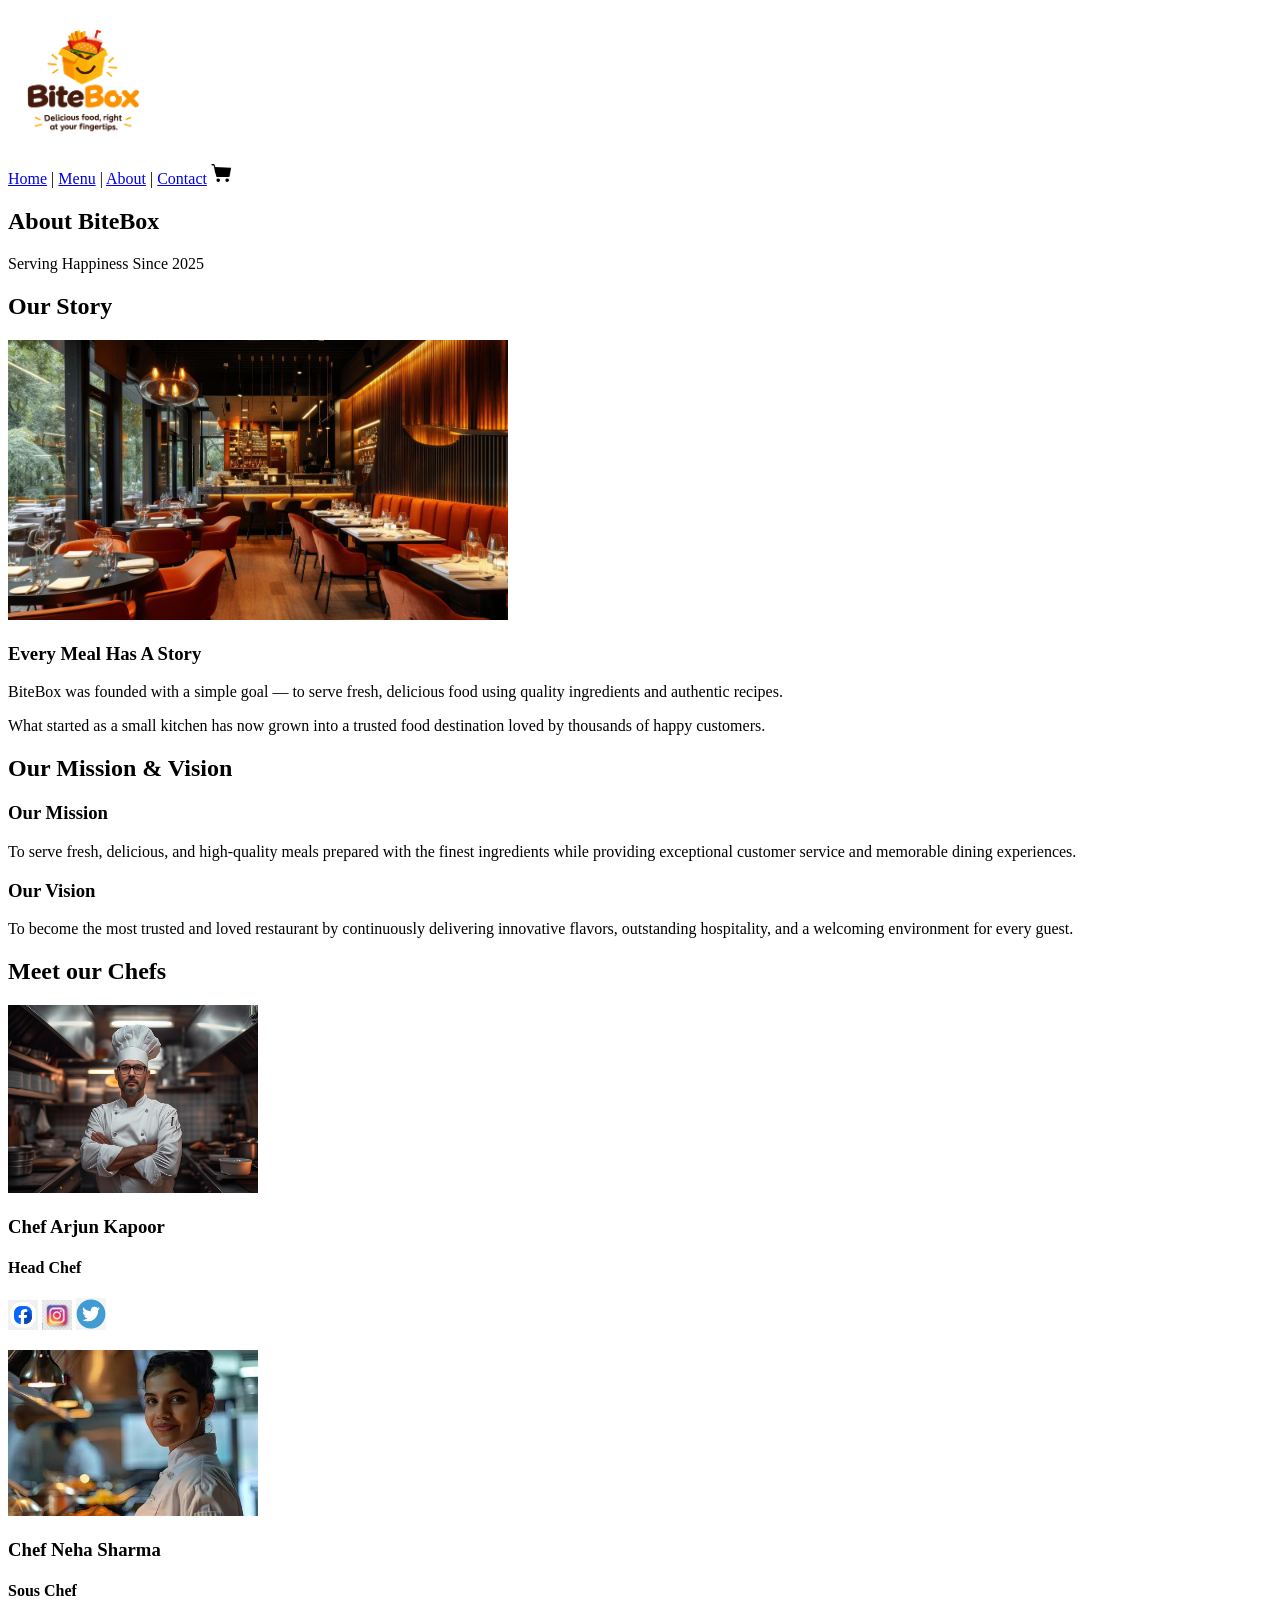
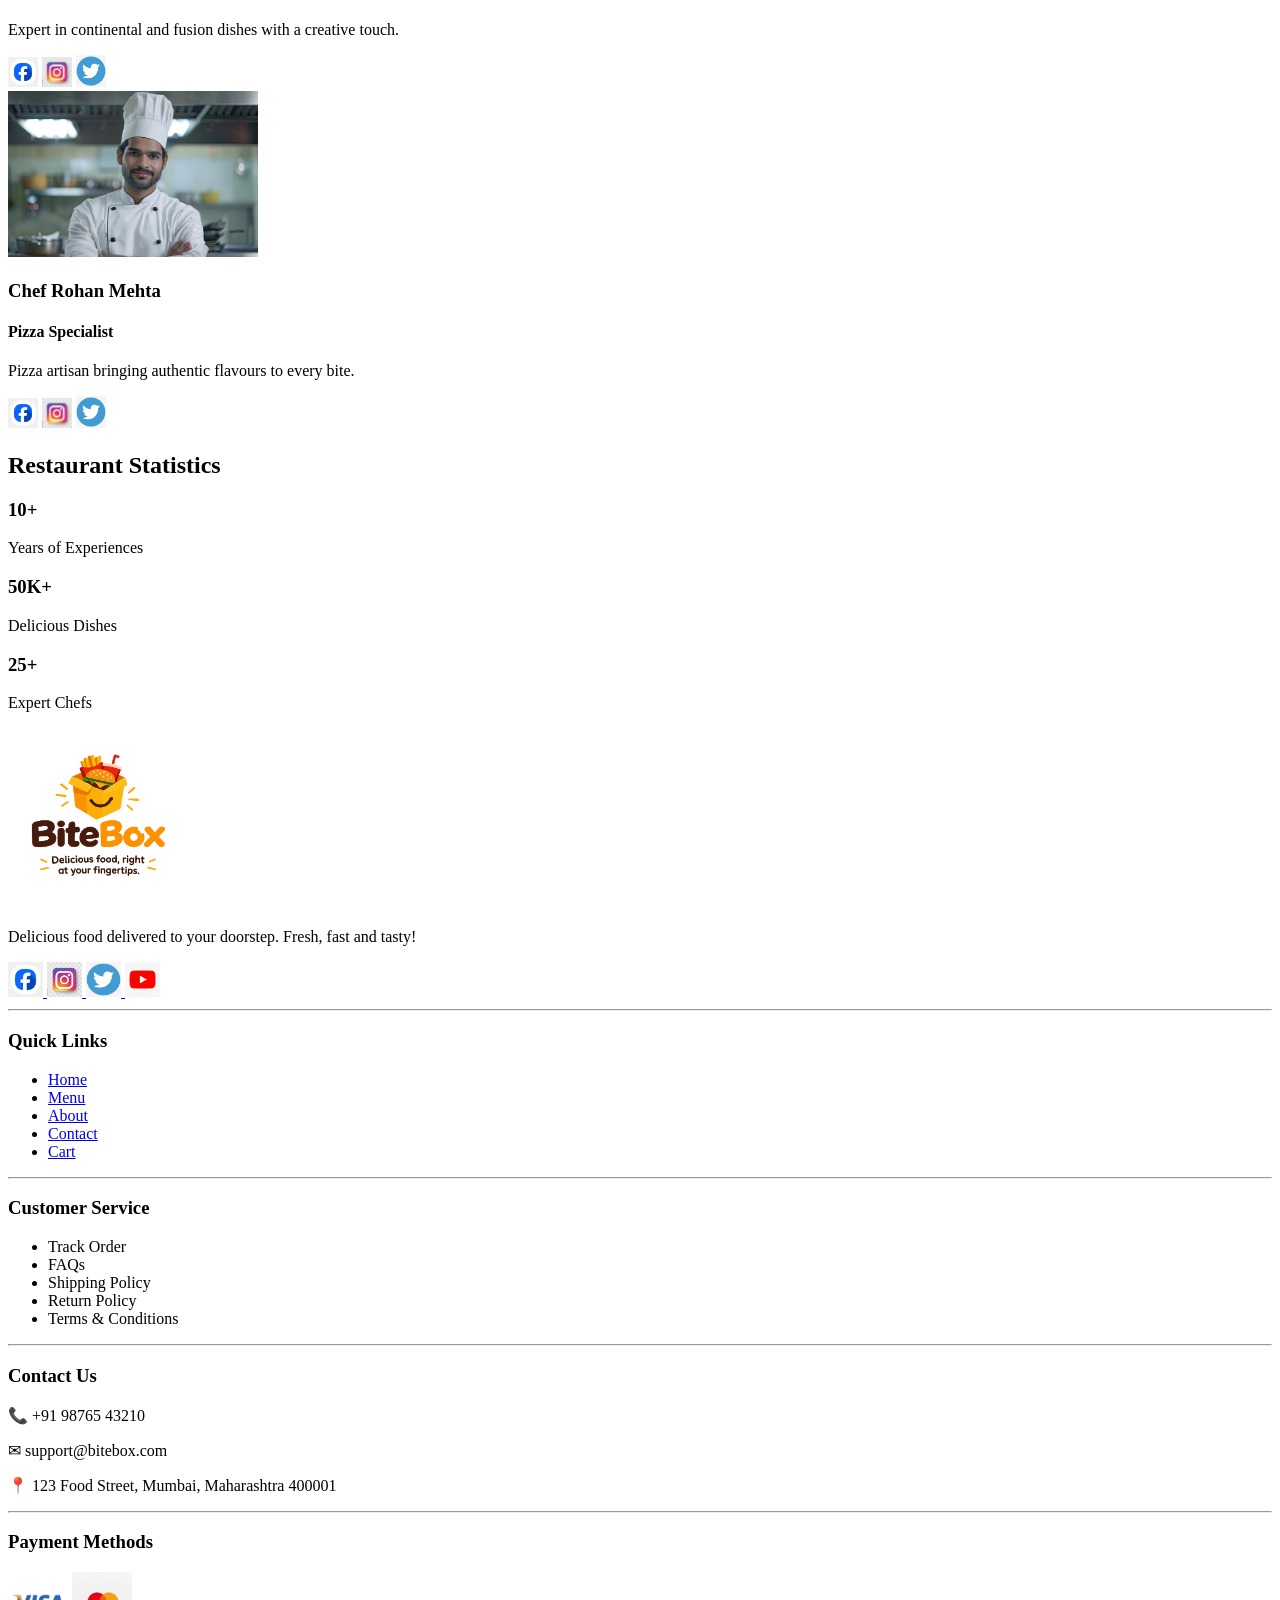
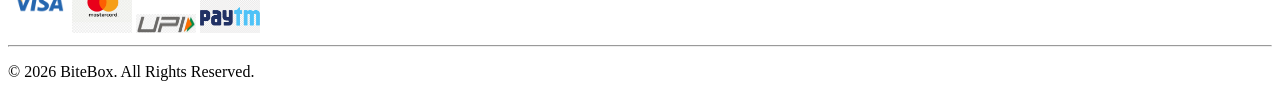
==== about.html @ a3e42575 "background image added" ====
<!DOCTYPE html>
<html lang="en">

<head>
    <meta charset="UTF-8">
    <meta name="viewport" content="width=device-width, initial-scale=1.0">
    <title>About - BiteBox</title>
    	
 <link rel="preconnect" href="https://fonts.googleapis.com">
    <link rel="preconnect" href="https://fonts.gstatic.com" crossorigin>
    <link href="https://fonts.googleapis.com/css2?family=Great+Vibes&family
    =Montserrat:wght@400;600;700;800&family=Pacifico&family=Poppins:wght@300;
    400;500;600;700&display=swap" rel="stylesheet">
</head>

<body>

    <header>
        <img src="assets/image/logo.png" alt="BiteBox Logo" width="150">
           <nav>
            <a href="index.html" target="_blank">Home</a> |
            <a href="menu.html" target="_blank">Menu</a> |
            <a href="about.html" target="_blank">About</a> |
            <a href="contact.html" target="_blank">Contact</a>
            <a href="cart.html">
                <img src="assets/icon/cart.png" alt="cart-icon" width="22" height="22">
            </a>
        </nav>
    </header>

    <section id="about-hero">
        <div class="hero-content">
            <h2>About BiteBox</h2>
            <p>Serving Happiness Since 2025 </p>
        </div>
    </section>

    <section class="story">
        <h2>Our Story</h2>
        <article>
            <img src="assets/image/restaurant.jpeg" width="500">

            <div>
                <h3>Every Meal Has A Story</h3>
                <p>BiteBox was founded with a simple goal —
                    to serve fresh, delicious food using quality
                    ingredients and authentic recipes.</p>

                <p>What started as a small kitchen has now
                    grown into a trusted food destination loved
                    by thousands of happy customers.</p>
            </div>
        </article>
    </section>

    <section id="mission-vision">
        <h2>Our Mission & Vision</h2>
        <div>
            <article>
                <h3>Our Mission</h3>
                <p> To serve fresh, delicious, and high-quality meals
                    prepared with the finest ingredients while providing
                    exceptional customer service and memorable dining
                    experiences.
                </p>
            </article>
            <article>
                <h3>Our Vision</h3>
                <p> To become the most trusted and loved restaurant by
                    continuously delivering innovative flavors, outstanding
                    hospitality, and a welcoming environment for every guest.
                </p>
            </article>
        </div>
    </section>

    <section id="chefs">
        <h2>Meet our Chefs</h2>
        <div>
            <article>
                <img src="assets/image/chef1.jpg" width="250">
                <h3>Chef Arjun Kapoor</h3>
                <h4>Head Chef</h4>
                <p>
                <div>
                    <img src="assets/image/fb.png" width="30">
                    <img src="assets/image/insta.jpg" width="30">
                    <img src="assets/image/twit.webp" width="30">
                </div>
                </p>
            </article>

            <article>
                <img src="assets/image/chef3.webp" width="250">
                <h3>Chef Neha Sharma</h3>
                <h4>Sous Chef</h4>
                <p>Expert in continental and fusion dishes with a creative touch. </p>

                <div>
                    <img src="assets/image/fb.png" width="30">
                    <img src="assets/image/insta.jpg" width="30">
                    <img src="assets/image/twit.webp" width="30">
                </div>
            </article>

            <article>
                <img src="assets/image/chef 2.jpg" width="250">
                <h3>Chef Rohan Mehta</h3>
                <h4>Pizza Specialist</h4>
                <p>Pizza artisan bringing authentic flavours to every bite.</p>

                <div>
                    <img src="assets/image/fb.png" width="30">
                    <img src="assets/image/insta.jpg" width="30">
                    <img src="assets/image/twit.webp" width="30">
                </div>
            </article>
        </div>
    </section>

    <section id="statistics">
        <h2>Restaurant Statistics</h2>
        <div>
            <article>
                <h3>10+</h3>
                <p>Years of Experiences</p>
            </article>

            <article>
                <h3>50K+</h3>
                <p>Delicious Dishes</p>
            </article>

            <article>
                <h3>25+</h3>
                <p>Expert Chefs</p>
            </article>
        </div>
    </section>

    <section>
        <img src="assets/image/logo.png" alt="BiteBox Logo" width="180">
        <p> Delicious food delivered to your doorstep.
            Fresh, fast and tasty!
        </p>

        <a href="#">
            <img src="assets/image/fb.png" alt="Facebook" width="35" height="35">
        </a>

        <a href="#">
            <img src="assets/image/insta.jpg" alt="Instagram" width="35" height="35">
        </a>

        <a href="#">
            <img src="assets/image/twit.webp" alt="Twitter" width="35" height="35">
        </a>

        <a href="#">
            <img src="assets/image/yt.png" alt="YouTube" width="35" height="35">
        </a>
    </section>

    <hr>


    <section>
        <h3>Quick Links</h3>
        <ul>
            <li><a href="index.html">Home</a></li>
            <li><a href="menu.html">Menu</a></li>
            <li><a href="about.html">About</a></li>
            <li><a href="contact.html">Contact</a></li>
            <li><a href="cart.html">Cart</a></li>
        </ul>
    </section>

    <hr>


    <section>
        <h3>Customer Service</h3>
        <ul>
            <li>Track Order</li>
            <li>FAQs</li>
            <li>Shipping Policy</li>
            <li>Return Policy</li>
            <li>Terms & Conditions</li>
        </ul>
    </section>

    <hr>


    <section>
        <h3>Contact Us</h3>
        <p>📞 +91 98765 43210</p>
        <p>✉ support@bitebox.com</p>
        <p>📍 123 Food Street, Mumbai, Maharashtra 400001 </p>
    </section>

    <hr>


    <section>
        <h3>Payment Methods</h3>
        <img src="assets/image/visa.png" alt="Visa" width="60">
        <img src="assets/image/ms.png" alt="MasterCard" width="60">
        <img src="assets/image/upi.webp" alt="UPI" width="60">
        <img src="assets/image/pt.png" alt="Paytm" width="60">
    </section>

    <hr>
    <p> © 2026 BiteBox. All Rights Reserved. </p>


</body>

</html>
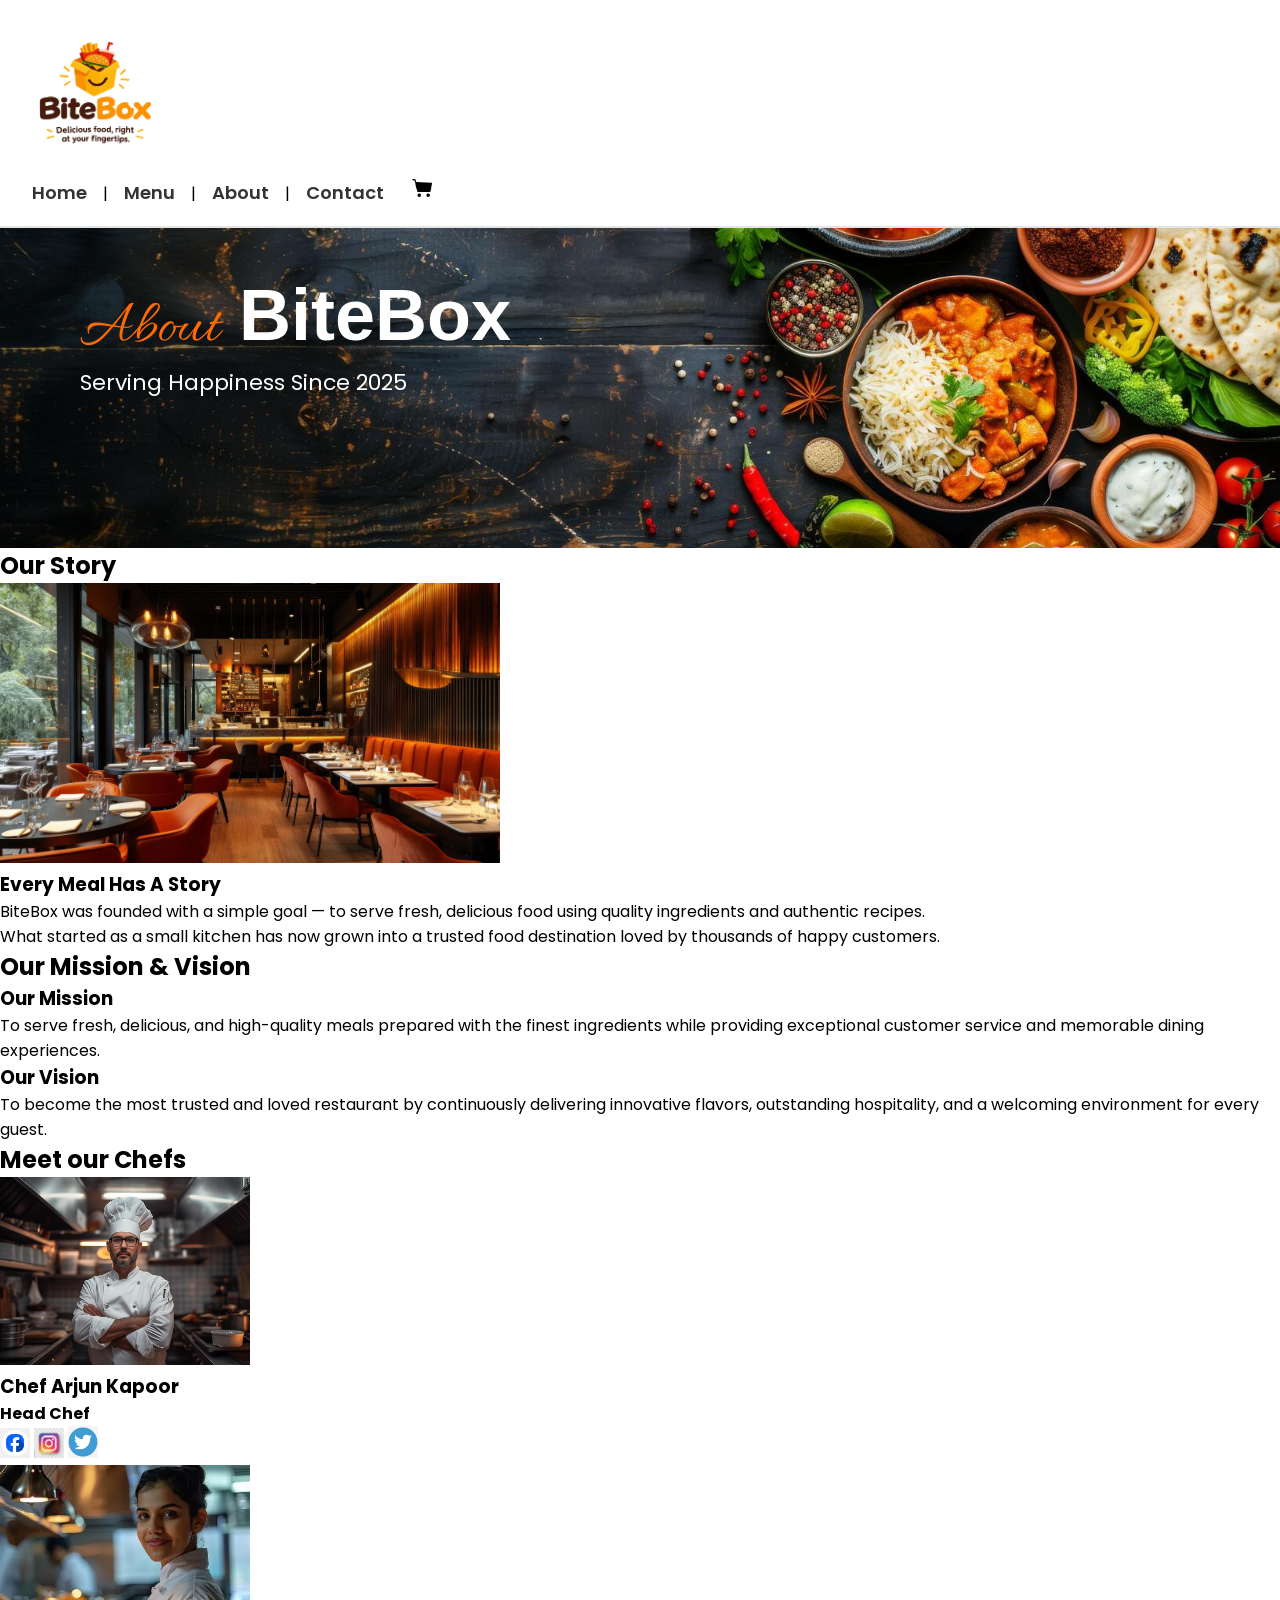
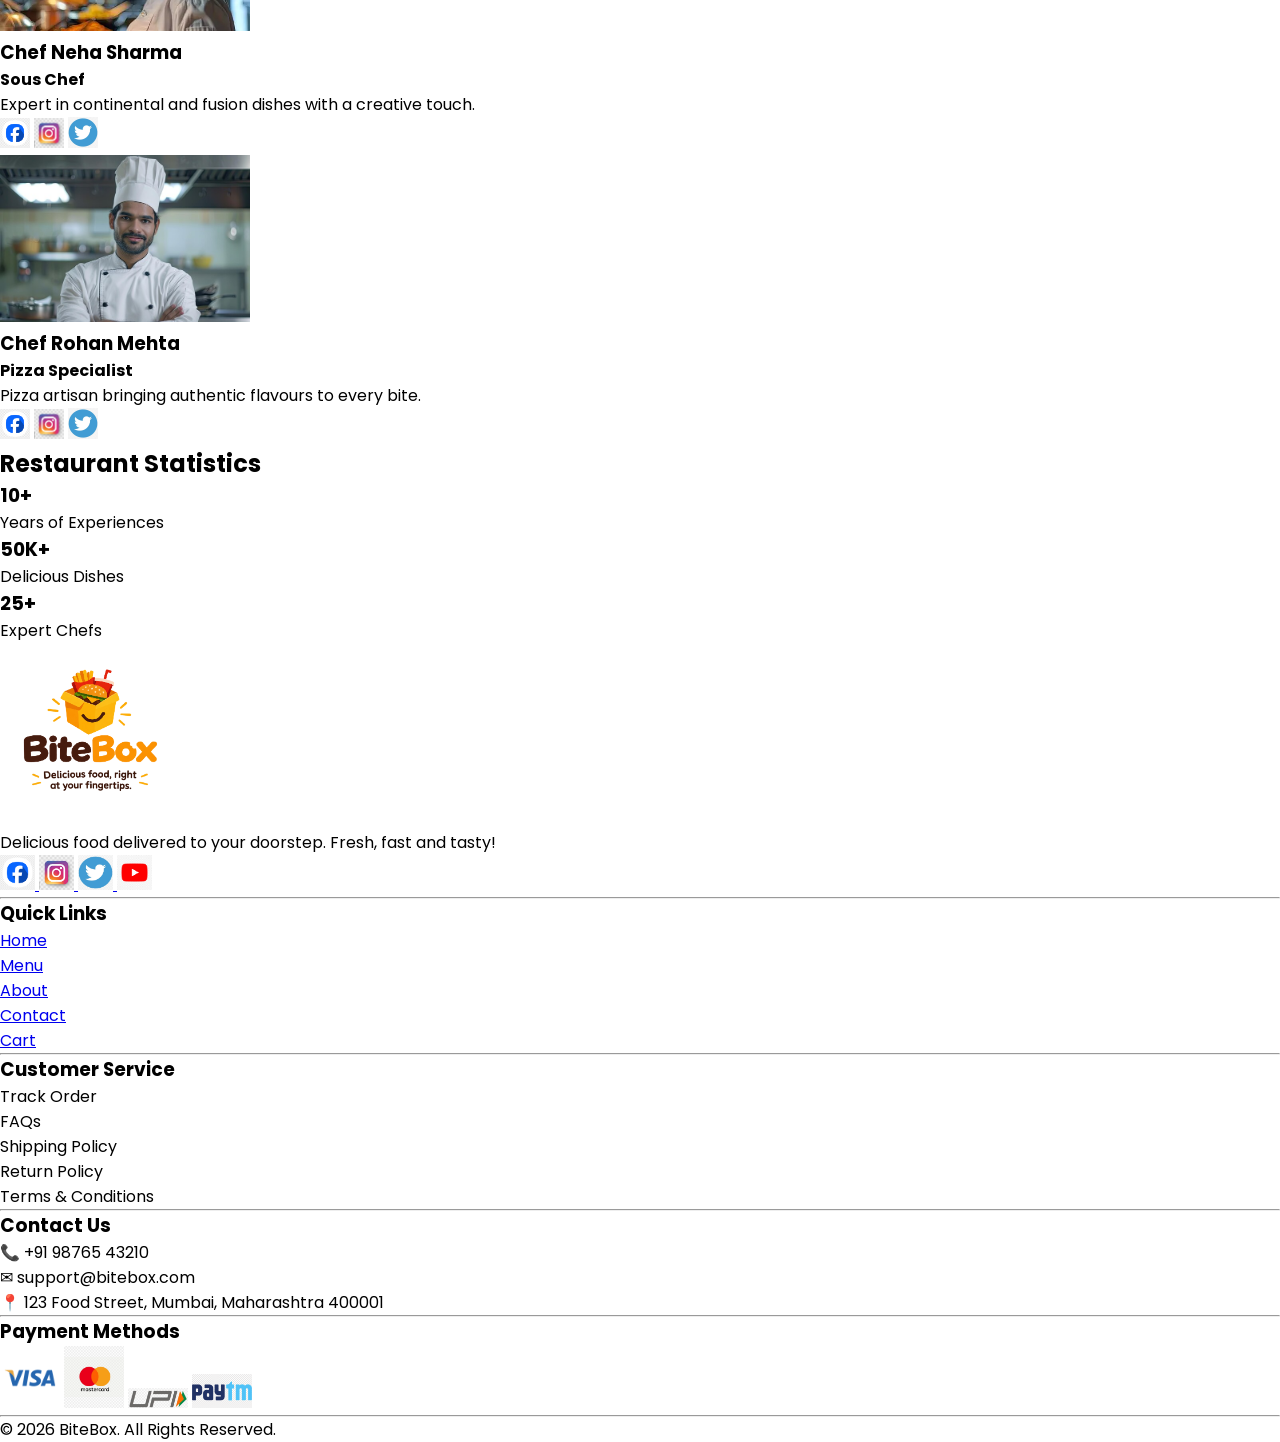
==== commit b710c7c4: "background added to all pages" ====
--- a/about.html
+++ b/about.html
@@ -5,12 +5,16 @@
     <meta charset="UTF-8">
     <meta name="viewport" content="width=device-width, initial-scale=1.0">
     <title>About - BiteBox</title>
+    <link rel="stylesheet" href="css/about.css">
     	
  <link rel="preconnect" href="https://fonts.googleapis.com">
     <link rel="preconnect" href="https://fonts.gstatic.com" crossorigin>
     <link href="https://fonts.googleapis.com/css2?family=Great+Vibes&family
     =Montserrat:wght@400;600;700;800&family=Pacifico&family=Poppins:wght@300;
     400;500;600;700&display=swap" rel="stylesheet">
+    <link rel="preconnect" href="https://fonts.googleapis.com">
+<link rel="preconnect" href="https://fonts.gstatic.com" crossorigin>
+<link href="https://fonts.googleapis.com/css2?family=Allura&display=swap" rel="stylesheet">
 </head>
 
 <body>
@@ -30,7 +34,7 @@
 
     <section id="about-hero">
         <div class="hero-content">
-            <h2>About BiteBox</h2>
+            <h2><span>About</span> BiteBox</h2>
             <p>Serving Happiness Since 2025 </p>
         </div>
     </section>
--- a/css/about.css
+++ b/css/about.css
@@ -0,0 +1,86 @@
+*{
+    margin: 0;
+    padding: 0;
+    box-sizing: border-box;
+    font-family: "Poppins", sans-serif;
+}
+
+/* header */
+header{
+    background-color: #ffffff;
+    padding: 20px;
+    border-bottom: 2px solid #e5e5e5;
+}
+.logo{
+    width: 170px;
+    height: auto;
+}
+
+nav a{
+    text-decoration:none;
+    color: #333333;
+    font-size: 18px;
+    font-weight: 600;
+    margin: 0 12px;
+}
+
+nav a:hover{
+    color: #ff6b00;
+    text-decoration: underline;
+}
+
+#about-hero{
+    background-image: url("../assets/image/about-bg.jpg");
+    background-repeat: no-repeat;
+    background-position: center;
+    background-size: cover;
+    height: 320px;
+    padding: 60px 80px;
+    text-align: left;
+}
+
+#about-hero h2{
+    color: #ffffff;
+    font-family: "Montserrat", sans-serif;
+    font-size: 72px;
+    font-weight: 700;
+    line-height: 54px;
+    margin-bottom: 10px;
+}
+
+/* About Highlight */
+#about-hero h2 span{
+    font-family: "Allura", cursive;
+    color: #ff6b00;
+    font-size: 62px;
+    font-weight: 400;
+}
+
+	
+#about-hero p{
+ 
+    color: #ffffff;
+ 
+    font-size: 22px;
+ 
+    font-weight: 400;
+ 
+    margin-bottom: 18px;
+ 
+}
+
+/* Decorative Line */
+
+#about-hero hr{
+
+    width: 45px;
+
+    height: 3px;
+
+    background-color: #ff6b00;
+
+    border: none;
+
+    border-radius: 20px;
+
+}
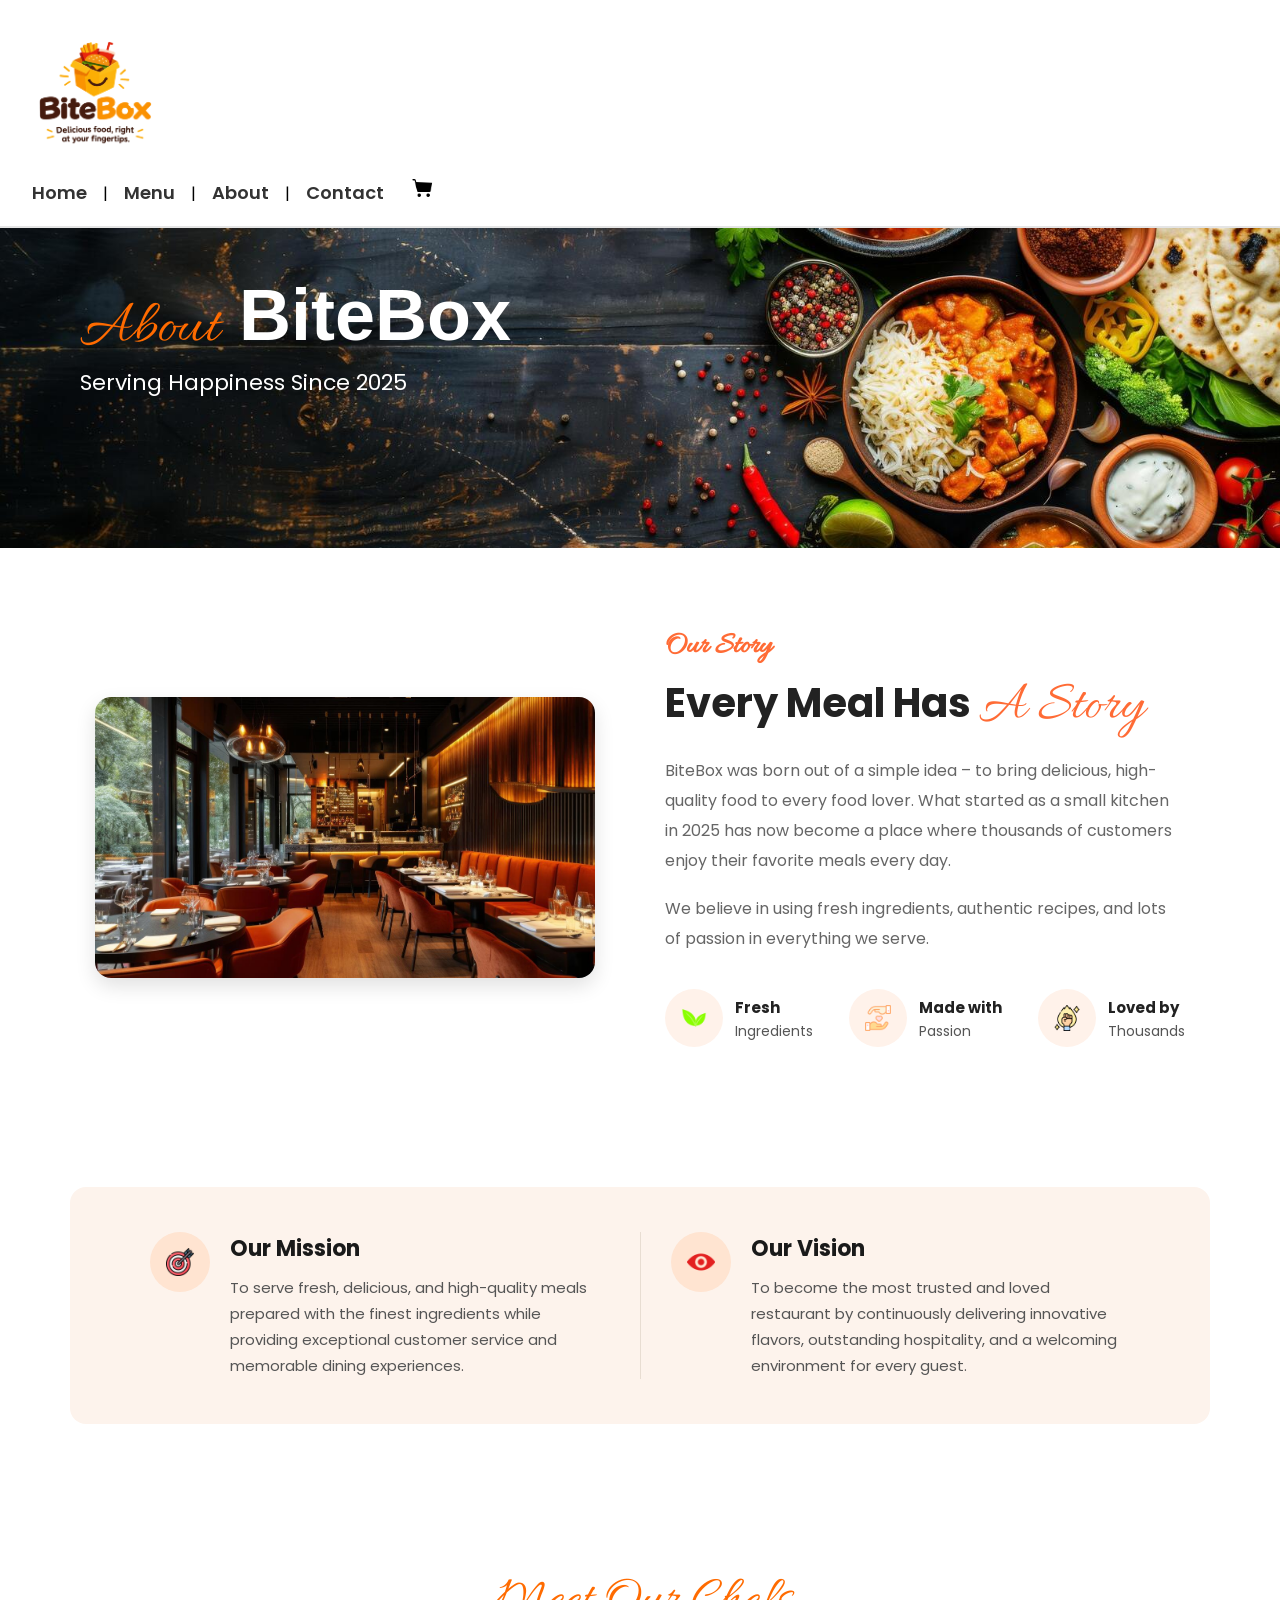
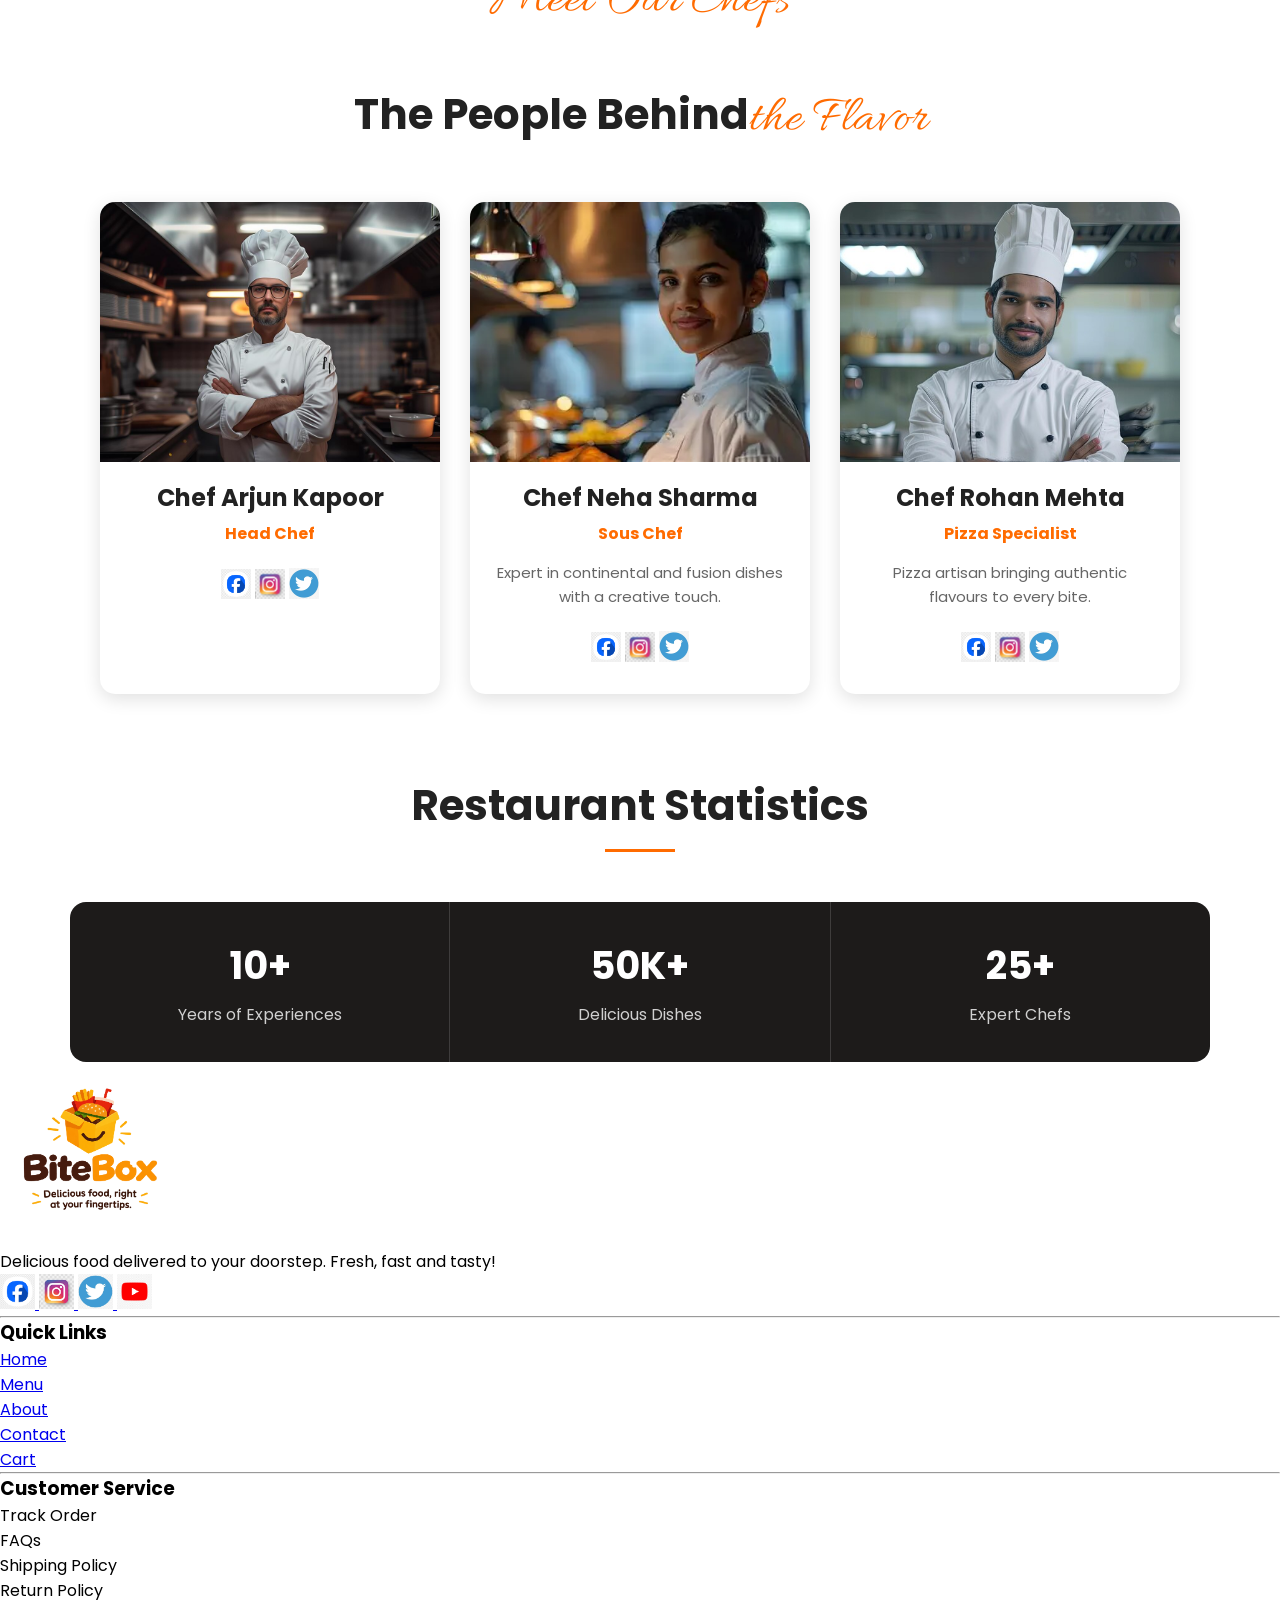
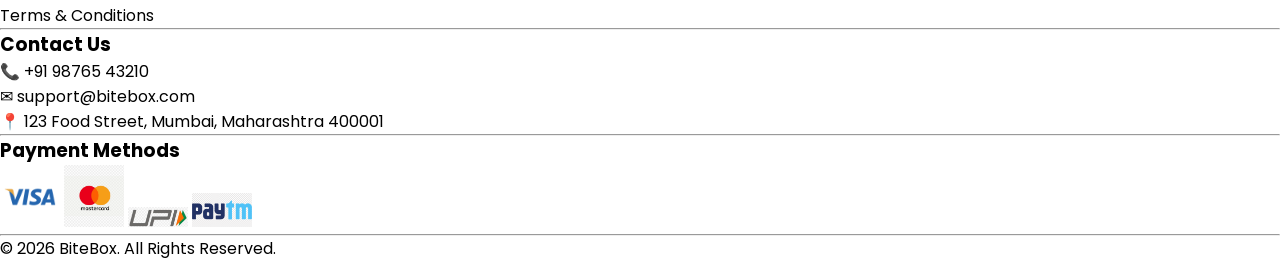
==== commit d5adee7f: "menu contact and about page styled" ====
--- a/about.html
+++ b/about.html
@@ -6,22 +6,22 @@
     <meta name="viewport" content="width=device-width, initial-scale=1.0">
     <title>About - BiteBox</title>
     <link rel="stylesheet" href="css/about.css">
-    	
- <link rel="preconnect" href="https://fonts.googleapis.com">
+
+    <link rel="preconnect" href="https://fonts.googleapis.com">
     <link rel="preconnect" href="https://fonts.gstatic.com" crossorigin>
     <link href="https://fonts.googleapis.com/css2?family=Great+Vibes&family
     =Montserrat:wght@400;600;700;800&family=Pacifico&family=Poppins:wght@300;
     400;500;600;700&display=swap" rel="stylesheet">
     <link rel="preconnect" href="https://fonts.googleapis.com">
-<link rel="preconnect" href="https://fonts.gstatic.com" crossorigin>
-<link href="https://fonts.googleapis.com/css2?family=Allura&display=swap" rel="stylesheet">
+    <link rel="preconnect" href="https://fonts.gstatic.com" crossorigin>
+    <link href="https://fonts.googleapis.com/css2?family=Allura&display=swap" rel="stylesheet">
 </head>
 
 <body>
 
     <header>
         <img src="assets/image/logo.png" alt="BiteBox Logo" width="150">
-           <nav>
+        <nav>
             <a href="index.html" target="_blank">Home</a> |
             <a href="menu.html" target="_blank">Menu</a> |
             <a href="about.html" target="_blank">About</a> |
@@ -38,48 +38,98 @@
             <p>Serving Happiness Since 2025 </p>
         </div>
     </section>
-
-    <section class="story">
-        <h2>Our Story</h2>
+    
+    <section id="story">
+    <article>
+        <img src="assets/image/restaurant.jpeg" alt="restaurant">
+
+        <div class="story-content">
+            <small id="title">Our Story</small>
+
+            <h2>Every Meal Has <span>A Story</span></h2>
+
+            <p>BiteBox was born out of a simple idea – to bring
+                delicious, high-quality food to every food lover.
+                What started as a small kitchen in 2025 has now
+                become a place where thousands of customers enjoy
+                their favorite meals every day.
+            </p>
+
+            <p>We believe in using fresh ingredients, authentic
+                recipes, and lots of passion in everything we serve.
+            </p>
+
+            <div class="story-features">
+                <article>
+                    <div class="feature-icon">
+                        <img src="assets/icon/plant.png" alt="">
+                    </div>
+                    <div>
+                        <h4>Fresh</h4>
+                        <p>Ingredients</p>
+                    </div>
+                </article>
+
+                <article>
+                    <div class="feature-icon">
+                        <img src="assets/icon/love.png" alt="">
+                    </div>
+                    <div>
+                        <h4>Made with</h4>
+                        <p>Passion</p>
+                    </div>
+                </article>
+
+                <article>
+                    <div class="feature-icon">
+                        <img src="assets/icon/passion.png" alt="">
+                    </div>
+                    <div>
+                        <h4>Loved by</h4>
+                        <p>Thousands</p>
+                    </div>
+                </article>
+            </div>
+        </div>
+    </article>
+</section>
+
+    <section id="mission-vision">
+    <div class="mv-container">
         <article>
-            <img src="assets/image/restaurant.jpeg" width="500">
-
+            <div class="mv-icon">
+                <img src="assets/icon/target.png" alt="">
+            </div>
             <div>
-                <h3>Every Meal Has A Story</h3>
-                <p>BiteBox was founded with a simple goal —
-                    to serve fresh, delicious food using quality
-                    ingredients and authentic recipes.</p>
-
-                <p>What started as a small kitchen has now
-                    grown into a trusted food destination loved
-                    by thousands of happy customers.</p>
-            </div>
-        </article>
-    </section>
-
-    <section id="mission-vision">
-        <h2>Our Mission & Vision</h2>
-        <div>
-            <article>
                 <h3>Our Mission</h3>
-                <p> To serve fresh, delicious, and high-quality meals
+                <p>To serve fresh, delicious, and high-quality meals
                     prepared with the finest ingredients while providing
                     exceptional customer service and memorable dining
                     experiences.
                 </p>
-            </article>
-            <article>
+            </div>
+        </article>
+
+        <article>
+            <div class="mv-icon">
+                <img src="assets/icon/eye.png" alt="">
+            </div>
+            <div>
                 <h3>Our Vision</h3>
-                <p> To become the most trusted and loved restaurant by
+                <p>To become the most trusted and loved restaurant by
                     continuously delivering innovative flavors, outstanding
                     hospitality, and a welcoming environment for every guest.
                 </p>
-            </article>
-        </div>
-    </section>
+            </div>
+        </article>
+    </div>
+</section>
 
     <section id="chefs">
-        <h2>Meet our Chefs</h2>
+
+        <h2><span>Meet Our Chefs</span></h2>
+        <h2><b>The People Behind</b><span>the Flavor</span></h2>
+
         <div>
             <article>
                 <img src="assets/image/chef1.jpg" width="250">
--- a/css/about.css
+++ b/css/about.css
@@ -83,4 +83,336 @@
 
     border-radius: 20px;
 
+}
+
+#story{
+    background: #ffffff;
+    padding: 80px 70px;
+}
+
+#story>article{
+    display: flex;
+    justify-content:center;
+    align-items:center;
+    gap:70px;
+}
+
+#story>article>img{
+    width: 500px;
+    border-radius: 16px;
+    box-shadow: 0 8px 20px rgba(0, 0, 0, .12 );
+}
+
+.story-content{
+    width: 520px;
+}
+
+#title{
+    color: #ff6b35;
+    font-size: 30px;
+    font-weight: 800;
+    font-family: "Allura", cursive;
+}
+
+.story-content h2{
+     font-size:40px;
+    color:#222;
+    line-height:58px;
+    margin:8px 0 20px;
+}
+
+.story-content h2 span{
+    color:#ff6b35;
+    font-family:"Allura",cursive;
+    font-size:56px;
+    font-weight:400;
+}
+
+/* Paragraph */
+
+.story-content p{
+    color:#666;
+    font-size:16px;
+    line-height:30px;
+    margin-bottom:18px;
+}
+
+
+
+/* Feature Section */
+
+.story-features{
+    display:flex;
+    justify-content:space-between;
+    margin-top:35px;
+}
+
+
+
+/* Feature */
+
+.story-features article{
+    display:flex;
+    align-items:center;
+    gap:12px;
+}
+
+
+
+/* Circular Icon */
+.feature-icon{
+    width:58px;
+    height:58px;
+   border-radius:50%;
+    background:#fff2ea;
+    display:flex;
+    justify-content:center;
+    align-items:center;
+}
+
+.feature-icon img{
+    width:26px;
+    height:26px;
+}
+
+/* Feature Heading */
+
+.story-features h4{
+    font-size:15px;
+    color:#222;
+    margin-bottom:2px;
+}
+
+/* Feature Text */
+
+.story-features article p{
+    margin:0;
+    font-size:14px;
+    color:#555;
+    line-height:20px;
+}
+
+
+#mission-vision{
+    padding: 60px 70px;
+    background: #ffffff;
+}
+
+.mv-container{
+    display: flex;
+    background: #fdf3ec;
+    border-radius: 16px;
+    padding: 45px 50px;
+}
+
+.mv-container article{
+    flex: 1;
+    display: flex;
+    align-items: flex-start;
+    gap: 20px;
+    padding: 0 30px;
+}
+
+.mv-container article:first-child{
+    border-right: 1px solid #e8ddd2;
+}
+
+.mv-icon{
+    width: 60px;
+    height: 60px;
+    min-width: 60px;
+    border-radius: 50%;
+    background: #ffe4d1;
+    display: flex;
+    justify-content: center;
+    align-items: center;
+}
+
+.mv-icon img{
+    width: 28px;
+    height: 28px;
+}
+
+.mv-container h3{
+    font-size: 22px;
+    color: #1a1a1a;
+    font-weight: 700;
+    margin-bottom: 10px;
+}
+
+.mv-container p{
+    font-size: 15px;
+    color: #555;
+    line-height: 26px;
+}
+
+#chefs{
+    background:#ffffff;
+    padding:80px 70px;
+    text-align:center;
+}
+/* Small Heading */
+#chefs>small{
+    display:block;
+    font-family:"Allura",cursive;
+    font-size:44px;
+    color:#ff6b00;
+    margin-bottom:5px;
+    font-weight: 400;
+}
+
+/* Main Heading */
+
+#chefs>h2{
+    font-size:42px;
+    color:#222222;
+    font-weight:700;
+    margin-bottom:50px;
+}
+
+#chefs>h2 span{
+    color:#ff6b00;
+    font-family:"Allura",cursive;
+    font-size:52px;
+    font-weight:500;
+}
+
+/* Cards Container */
+
+#chefs>div{
+    display:flex;
+    justify-content:center;
+    gap:30px;
+}
+/* Chef Card */
+
+#chefs article{
+    width:340px;
+    background:#ffffff;
+    border-radius:15px;
+    overflow:hidden;
+    box-shadow:0 5px 18px rgba(0,0,0,.12);
+    padding-bottom:25px;
+}
+
+/* Chef Image */
+
+#chefs article>img{
+    width:100%;
+    height:260px;
+    object-fit:cover;
+    display:block;
+}
+
+/* Chef Name */
+
+#chefs article h3{
+    font-size:24px;
+    color:#222222;
+    margin:18px 0 6px;
+}
+
+/* Designation */
+#chefs article h4{
+    font-size:16px;
+    color:#ff6b00;
+    margin-bottom:15px;
+}
+
+/* Description */
+#chefs article p{
+    color:#666666;
+    font-size:15px;
+    line-height:24px;
+    padding:0 25px;
+    margin-bottom:22px;
+}
+
+/* Social Icons */
+.chef-social{
+    display:flex;
+    justify-content:center;
+    gap:18px;
+}
+
+/* Icons */
+.chef-social img{
+    width:20px;
+    height:20px;
+}
+
+#statistics{
+    background:#ffffff;
+    padding:0px 70px;
+}
+
+#statistics>h2{
+    text-align:center;
+    font-size:42px;
+    font-weight:700;
+    color:#222222;
+    margin-bottom:50px;
+    position:relative;
+}
+#statistics>h2::after{
+    content:"";
+    display:block;
+    width:70px;
+    height:3px;
+    background:#ff6b00;
+    margin:12px auto 0;
+}
+
+
+/* Statistics Container */
+
+#statistics>div{
+    display:flex;
+    justify-content:center;
+
+    background:#1d1b1a;
+
+    border-radius:16px;
+
+    overflow:hidden;
+}
+
+/* Statistic Card */
+
+#statistics article{
+    flex:1;
+    text-align:center;
+    padding:35px 20px;
+    border-right:1px solid rgba(255,255,255,.15);
+}
+
+#statistics article:last-child{
+    border-right:none;
+}
+
+/* Icon */
+
+#statistics article img{
+    width:42px;
+    height:42px;
+    margin-bottom:15px;
+}
+
+/* Number */
+
+#statistics article h3{
+    font-size:38px;
+    color:#ffffff;
+    font-weight:700;
+    margin-bottom:8px;
+}
+
+
+
+/* Text */
+
+#statistics article p{
+    font-size:16px;
+    color:#d0d0d0;
+    margin:0;
 }
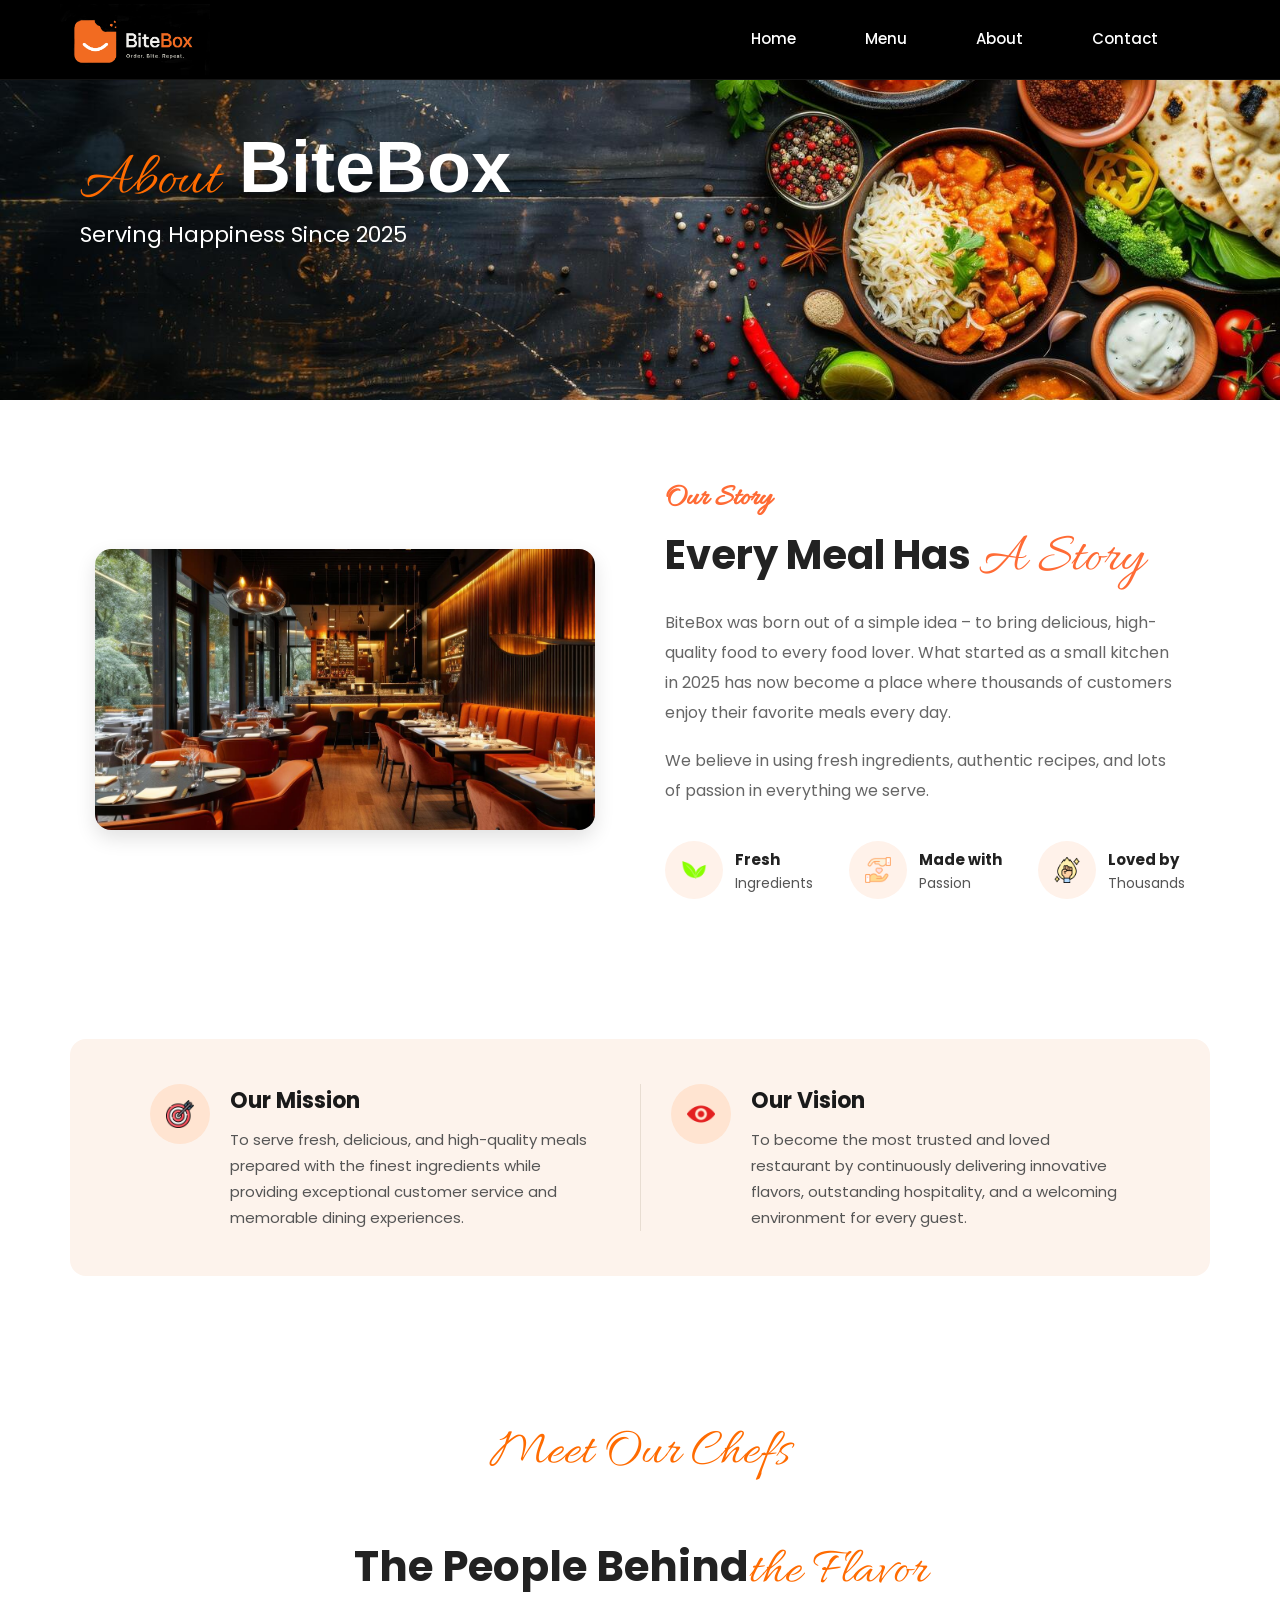
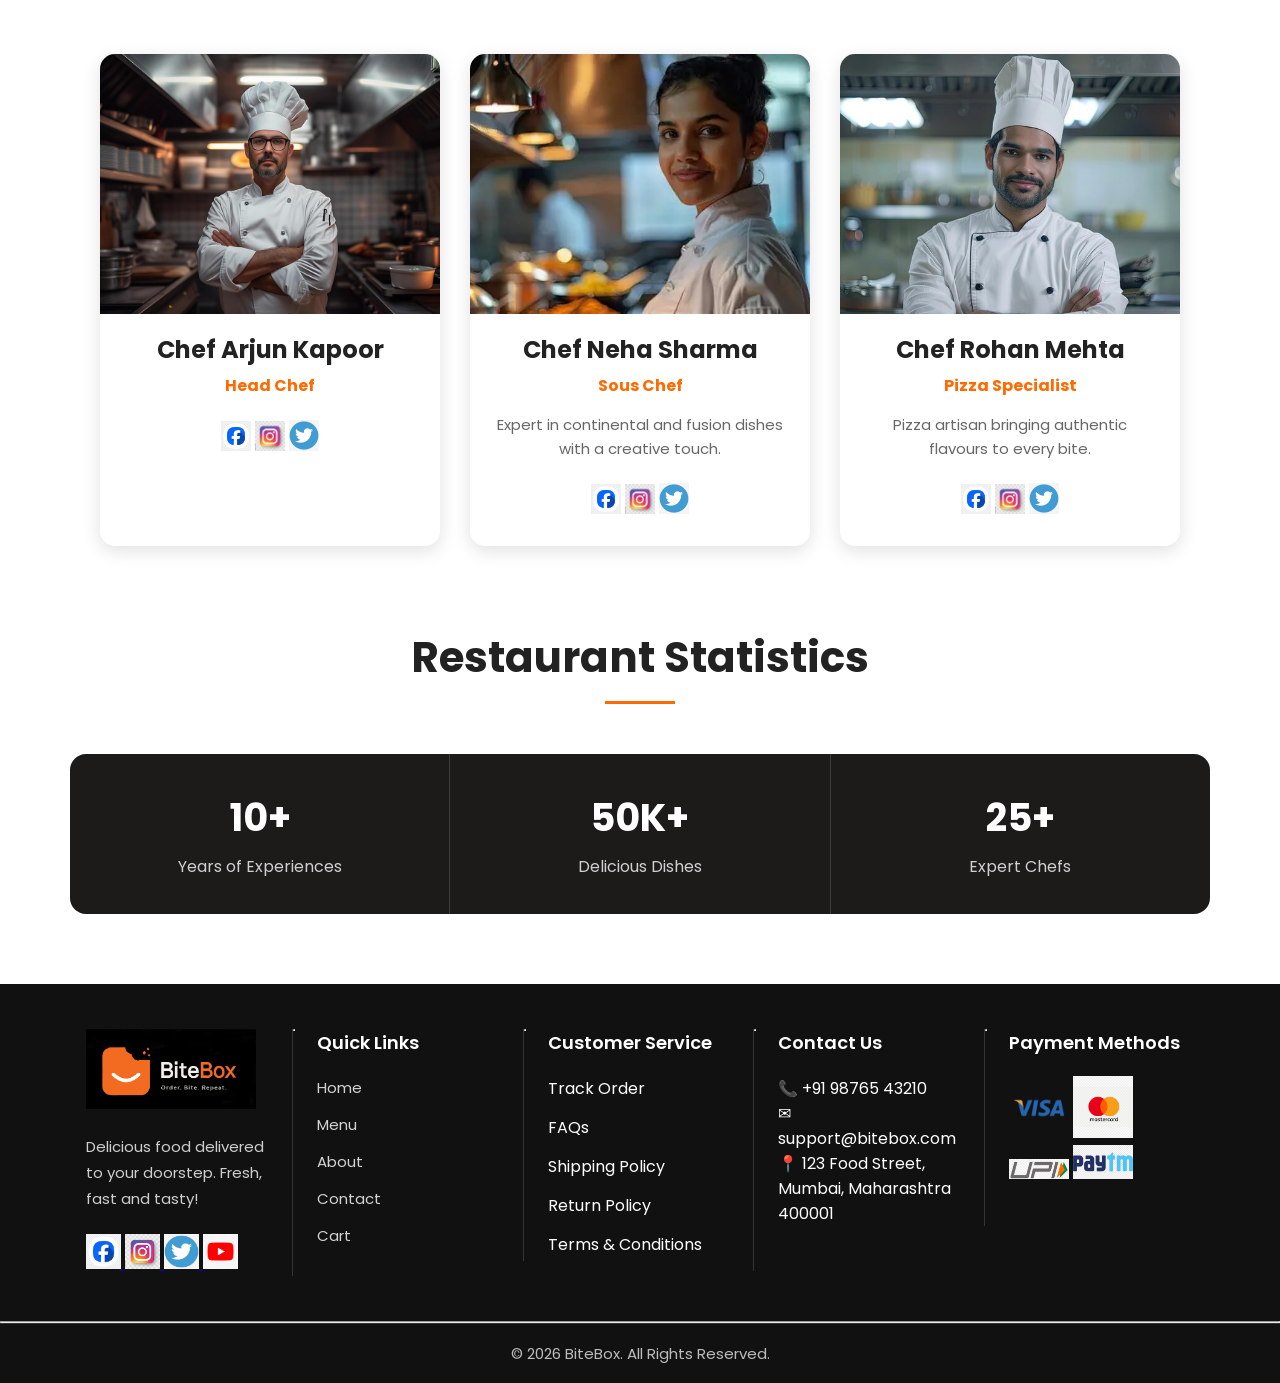
==== commit 6c462104: "added css to contact menu cart and footer header" ====
--- a/about.html
+++ b/about.html
@@ -20,7 +20,7 @@
 <body>
 
     <header>
-        <img src="assets/image/logo.png" alt="BiteBox Logo" width="150">
+        <img src="assets/icon/bb.png" alt="BiteBox Logo" width="150">
         <nav>
             <a href="index.html" target="_blank">Home</a> |
             <a href="menu.html" target="_blank">Menu</a> |
@@ -38,92 +38,92 @@
             <p>Serving Happiness Since 2025 </p>
         </div>
     </section>
-    
+
     <section id="story">
-    <article>
-        <img src="assets/image/restaurant.jpeg" alt="restaurant">
-
-        <div class="story-content">
-            <small id="title">Our Story</small>
-
-            <h2>Every Meal Has <span>A Story</span></h2>
-
-            <p>BiteBox was born out of a simple idea – to bring
-                delicious, high-quality food to every food lover.
-                What started as a small kitchen in 2025 has now
-                become a place where thousands of customers enjoy
-                their favorite meals every day.
-            </p>
-
-            <p>We believe in using fresh ingredients, authentic
-                recipes, and lots of passion in everything we serve.
-            </p>
-
-            <div class="story-features">
-                <article>
-                    <div class="feature-icon">
-                        <img src="assets/icon/plant.png" alt="">
-                    </div>
-                    <div>
-                        <h4>Fresh</h4>
-                        <p>Ingredients</p>
-                    </div>
-                </article>
-
-                <article>
-                    <div class="feature-icon">
-                        <img src="assets/icon/love.png" alt="">
-                    </div>
-                    <div>
-                        <h4>Made with</h4>
-                        <p>Passion</p>
-                    </div>
-                </article>
-
-                <article>
-                    <div class="feature-icon">
-                        <img src="assets/icon/passion.png" alt="">
-                    </div>
-                    <div>
-                        <h4>Loved by</h4>
-                        <p>Thousands</p>
-                    </div>
-                </article>
-            </div>
-        </div>
-    </article>
-</section>
-
-    <section id="mission-vision">
-    <div class="mv-container">
         <article>
-            <div class="mv-icon">
-                <img src="assets/icon/target.png" alt="">
-            </div>
-            <div>
-                <h3>Our Mission</h3>
-                <p>To serve fresh, delicious, and high-quality meals
-                    prepared with the finest ingredients while providing
-                    exceptional customer service and memorable dining
-                    experiences.
-                </p>
+            <img src="assets/image/restaurant.jpeg" alt="restaurant">
+
+            <div class="story-content">
+                <small id="title">Our Story</small>
+
+                <h2>Every Meal Has <span>A Story</span></h2>
+
+                <p>BiteBox was born out of a simple idea – to bring
+                    delicious, high-quality food to every food lover.
+                    What started as a small kitchen in 2025 has now
+                    become a place where thousands of customers enjoy
+                    their favorite meals every day.
+                </p>
+
+                <p>We believe in using fresh ingredients, authentic
+                    recipes, and lots of passion in everything we serve.
+                </p>
+
+                <div class="story-features">
+                    <article>
+                        <div class="feature-icon">
+                            <img src="assets/icon/plant.png" alt="">
+                        </div>
+                        <div>
+                            <h4>Fresh</h4>
+                            <p>Ingredients</p>
+                        </div>
+                    </article>
+
+                    <article>
+                        <div class="feature-icon">
+                            <img src="assets/icon/love.png" alt="">
+                        </div>
+                        <div>
+                            <h4>Made with</h4>
+                            <p>Passion</p>
+                        </div>
+                    </article>
+
+                    <article>
+                        <div class="feature-icon">
+                            <img src="assets/icon/passion.png" alt="">
+                        </div>
+                        <div>
+                            <h4>Loved by</h4>
+                            <p>Thousands</p>
+                        </div>
+                    </article>
+                </div>
             </div>
         </article>
-
-        <article>
-            <div class="mv-icon">
-                <img src="assets/icon/eye.png" alt="">
-            </div>
-            <div>
-                <h3>Our Vision</h3>
-                <p>To become the most trusted and loved restaurant by
-                    continuously delivering innovative flavors, outstanding
-                    hospitality, and a welcoming environment for every guest.
-                </p>
-            </div>
-        </article>
-    </div>
-</section>
+    </section>
+
+    <section id="mission-vision">
+        <div class="mv-container">
+            <article>
+                <div class="mv-icon">
+                    <img src="assets/icon/target.png" alt="">
+                </div>
+                <div>
+                    <h3>Our Mission</h3>
+                    <p>To serve fresh, delicious, and high-quality meals
+                        prepared with the finest ingredients while providing
+                        exceptional customer service and memorable dining
+                        experiences.
+                    </p>
+                </div>
+            </article>
+
+            <article>
+                <div class="mv-icon">
+                    <img src="assets/icon/eye.png" alt="">
+                </div>
+                <div>
+                    <h3>Our Vision</h3>
+                    <p>To become the most trusted and loved restaurant by
+                        continuously delivering innovative flavors, outstanding
+                        hospitality, and a welcoming environment for every guest.
+                    </p>
+                </div>
+            </article>
+        </div>
+    </section>
 
     <section id="chefs">
 
@@ -192,82 +192,86 @@
         </div>
     </section>
 
-    <section>
-        <img src="assets/image/logo.png" alt="BiteBox Logo" width="180">
-        <p> Delicious food delivered to your doorstep.
-            Fresh, fast and tasty!
-        </p>
-
-        <a href="#">
-            <img src="assets/image/fb.png" alt="Facebook" width="35" height="35">
-        </a>
-
-        <a href="#">
-            <img src="assets/image/insta.jpg" alt="Instagram" width="35" height="35">
-        </a>
-
-        <a href="#">
-            <img src="assets/image/twit.webp" alt="Twitter" width="35" height="35">
-        </a>
-
-        <a href="#">
-            <img src="assets/image/yt.png" alt="YouTube" width="35" height="35">
-        </a>
-    </section>
-
-    <hr>
-
-
-    <section>
-        <h3>Quick Links</h3>
-        <ul>
-            <li><a href="index.html">Home</a></li>
-            <li><a href="menu.html">Menu</a></li>
-            <li><a href="about.html">About</a></li>
-            <li><a href="contact.html">Contact</a></li>
-            <li><a href="cart.html">Cart</a></li>
-        </ul>
-    </section>
-
-    <hr>
-
-
-    <section>
-        <h3>Customer Service</h3>
-        <ul>
-            <li>Track Order</li>
-            <li>FAQs</li>
-            <li>Shipping Policy</li>
-            <li>Return Policy</li>
-            <li>Terms & Conditions</li>
-        </ul>
-    </section>
-
-    <hr>
-
-
-    <section>
-        <h3>Contact Us</h3>
-        <p>📞 +91 98765 43210</p>
-        <p>✉ support@bitebox.com</p>
-        <p>📍 123 Food Street, Mumbai, Maharashtra 400001 </p>
-    </section>
-
-    <hr>
-
-
-    <section>
-        <h3>Payment Methods</h3>
-        <img src="assets/image/visa.png" alt="Visa" width="60">
-        <img src="assets/image/ms.png" alt="MasterCard" width="60">
-        <img src="assets/image/upi.webp" alt="UPI" width="60">
-        <img src="assets/image/pt.png" alt="Paytm" width="60">
-    </section>
-
-    <hr>
-    <p> © 2026 BiteBox. All Rights Reserved. </p>
-
-
+    <footer>
+
+        <div class="footer-container">
+
+            <section>
+                <img src="assets/icon/bb.png" alt="BiteBox Logo" width="180">
+                <p> Delicious food delivered to your doorstep.
+                    Fresh, fast and tasty!
+                </p>
+
+                <a href="#">
+                    <img src="assets/image/fb.png" alt="Facebook" width="35" height="35">
+                </a>
+
+                <a href="#">
+                    <img src="assets/image/insta.jpg" alt="Instagram" width="35" height="35">
+                </a>
+
+                <a href="#">
+                    <img src="assets/image/twit.webp" alt="Twitter" width="35" height="35">
+                </a>
+
+                <a href="#">
+                    <img src="assets/image/yt.png" alt="YouTube" width="35" height="35">
+                </a>
+            </section>
+
+            <hr>
+
+
+            <section>
+                <h3>Quick Links</h3>
+                <ul>
+                    <li><a href="index.html">Home</a></li>
+                    <li><a href="menu.html">Menu</a></li>
+                    <li><a href="about.html">About</a></li>
+                    <li><a href="contact.html">Contact</a></li>
+                    <li><a href="cart.html">Cart</a></li>
+                </ul>
+            </section>
+
+            <hr>
+
+
+            <section>
+                <h3>Customer Service</h3>
+                <ul>
+                    <li>Track Order</li>
+                    <li>FAQs</li>
+                    <li>Shipping Policy</li>
+                    <li>Return Policy</li>
+                    <li>Terms & Conditions</li>
+                </ul>
+            </section>
+
+            <hr>
+
+
+            <section>
+                <h3>Contact Us</h3>
+                <p>📞 +91 98765 43210</p>
+                <p>✉ support@bitebox.com</p>
+                <p>📍 123 Food Street, Mumbai, Maharashtra 400001 </p>
+            </section>
+
+            <hr>
+
+
+            <section>
+                <h3>Payment Methods</h3>
+                <img src="assets/image/visa.png" alt="Visa" width="60">
+                <img src="assets/image/ms.png" alt="MasterCard" width="60">
+                <img src="assets/image/upi.webp" alt="UPI" width="60">
+                <img src="assets/image/pt.png" alt="Paytm" width="60">
+            </section>
+        </div>
+        <hr>
+        <p> © 2026 BiteBox. All Rights Reserved. </p>
+
+    </footer>
 </body>
 
 </html>
--- a/css/about.css
+++ b/css/about.css
@@ -7,27 +7,57 @@
 
 /* header */
 header{
-    background-color: #ffffff;
-    padding: 20px;
-    border-bottom: 2px solid #e5e5e5;
-}
+    width:100%;
+    height:80px;
+    padding:0 60px;
+    background: black;
+    border-bottom:1px solid rgba(255,255,255,.08);
+    display:flex;
+    justify-content:space-between;
+    align-items:center;
+    position:sticky;
+    top:0;
+    z-index:1000;
+}
+
 .logo{
-    width: 170px;
-    height: auto;
-}
-
-nav a{
+    width:170px;
+    height:50px;
+}
+header nav{
+    display:flex;
+    align-items:center;
+    gap:28px;
+    
+}
+
+header nav a{
+    display:flex;
+    align-items:center;
+    justify-content:center;
+    height:80px;
+    padding:0 4px;
     text-decoration:none;
-    color: #333333;
-    font-size: 18px;
-    font-weight: 600;
-    margin: 0 12px;
-}
-
-nav a:hover{
+    color:#ffffff;
+    font-size:15px;
+    font-weight:500;
+    border-bottom:3px solid transparent;
+}
+
+.cart-icon img{
+    display:block;
+    width:22px;
+    height:22px;
+}
+
+header nav a:hover{
+    color:#ff6b00;
+}
+
+nav a.active {
     color: #ff6b00;
-    text-decoration: underline;
-}
+}
+
 
 #about-hero{
     background-image: url("../assets/image/about-bg.jpg");
@@ -415,4 +445,135 @@
     font-size:16px;
     color:#d0d0d0;
     margin:0;
+}
+
+footer{
+    background:#111111;
+    color:#ffffff;
+    margin-top:70px;
+}
+
+/* Main Footer Layout */
+
+.footer-container{
+    width:90%;
+    margin:auto;
+    padding:45px 0;
+    display:flex;
+    justify-content:space-between;
+    align-items:flex-start;
+}
+
+/* Footer Columns */
+
+.footer-container section{
+    width:20%;
+    padding:0 22px;
+    border-right:1px solid rgba(255,255,255,.15);
+}
+
+.footer-container section:last-child{
+    border-right:none;
+}
+
+.footer-container section:first-child > img{
+    width:170px;
+    height:auto;
+    margin-bottom:18px;
+}
+
+.footer-container section:first-child p{
+    color:#cfcfcf;
+    font-size:15px;
+    line-height:26px;
+    margin-bottom:22px;
+}
+
+.footer-socials{
+    display:flex;
+    align-items:center;
+    gap:12px;
+}
+
+.footer-socials a{
+    display:flex;
+}
+
+.footer-socials img{
+    width:34px;
+    height:34px;
+    transition:.3s;
+}
+
+.footer-container h3{
+    font-size:18px;
+    font-weight:600;
+    color:#ffffff;
+    margin-bottom:20px;
+}
+
+
+.footer-container ul{
+    list-style:none;
+}
+
+.footer-container ul li{
+    margin-bottom:14px;
+}
+
+.footer-container ul li a{
+    color:#d4d4d4;
+    text-decoration:none;
+    font-size:15px;
+    transition:.3s;
+}
+
+
+.footer-container ul li a:hover{
+    color:#ff6b00;
+}
+
+/* Customer Service */
+
+.footer-container section:nth-child(3) li{
+    color:#d4d4d4;
+    font-size:15px;
+    cursor:pointer;
+    transition:.3s;
+}
+
+.footer-container section:nth-child(3) li:hover{
+    color:#ff6b00;
+}
+
+
+
+.footer-container section:nth-child(4) p{
+    color:#d4d4d4;
+    font-size:13px;
+    line-height:28px;
+    margin-bottom:10px;
+}
+
+
+
+.payment-icons{
+    display:flex;
+    gap:8px;
+    flex-wrap:wrap;
+}
+
+.payment-icons img{
+    width:55px;
+    height:auto;
+    background:#ffffff;
+    padding:4px;
+    border-radius:6px;
+}
+footer > p{
+    border-top:1px solid rgba(255,255,255,.15);
+    text-align:center;
+    color:#bdbdbd;
+    padding:18px 0;
+    font-size:15px;
 }
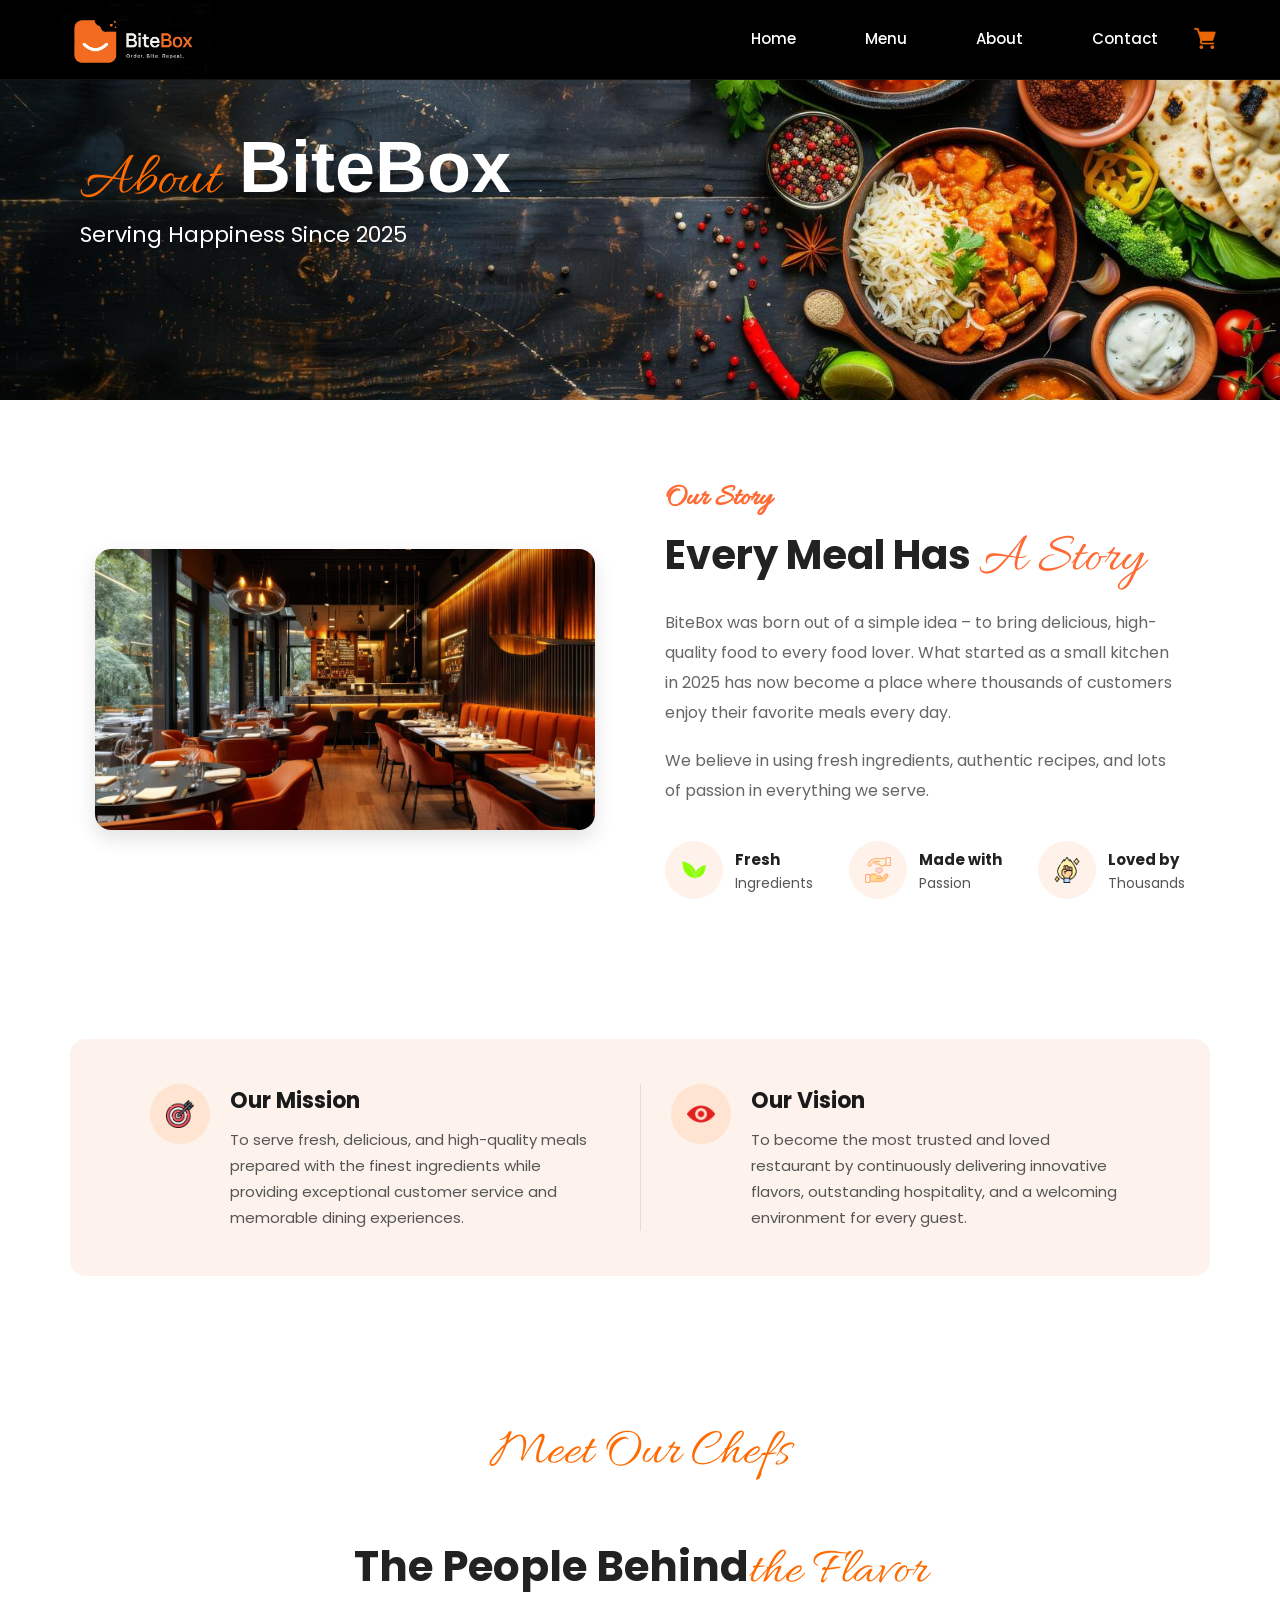
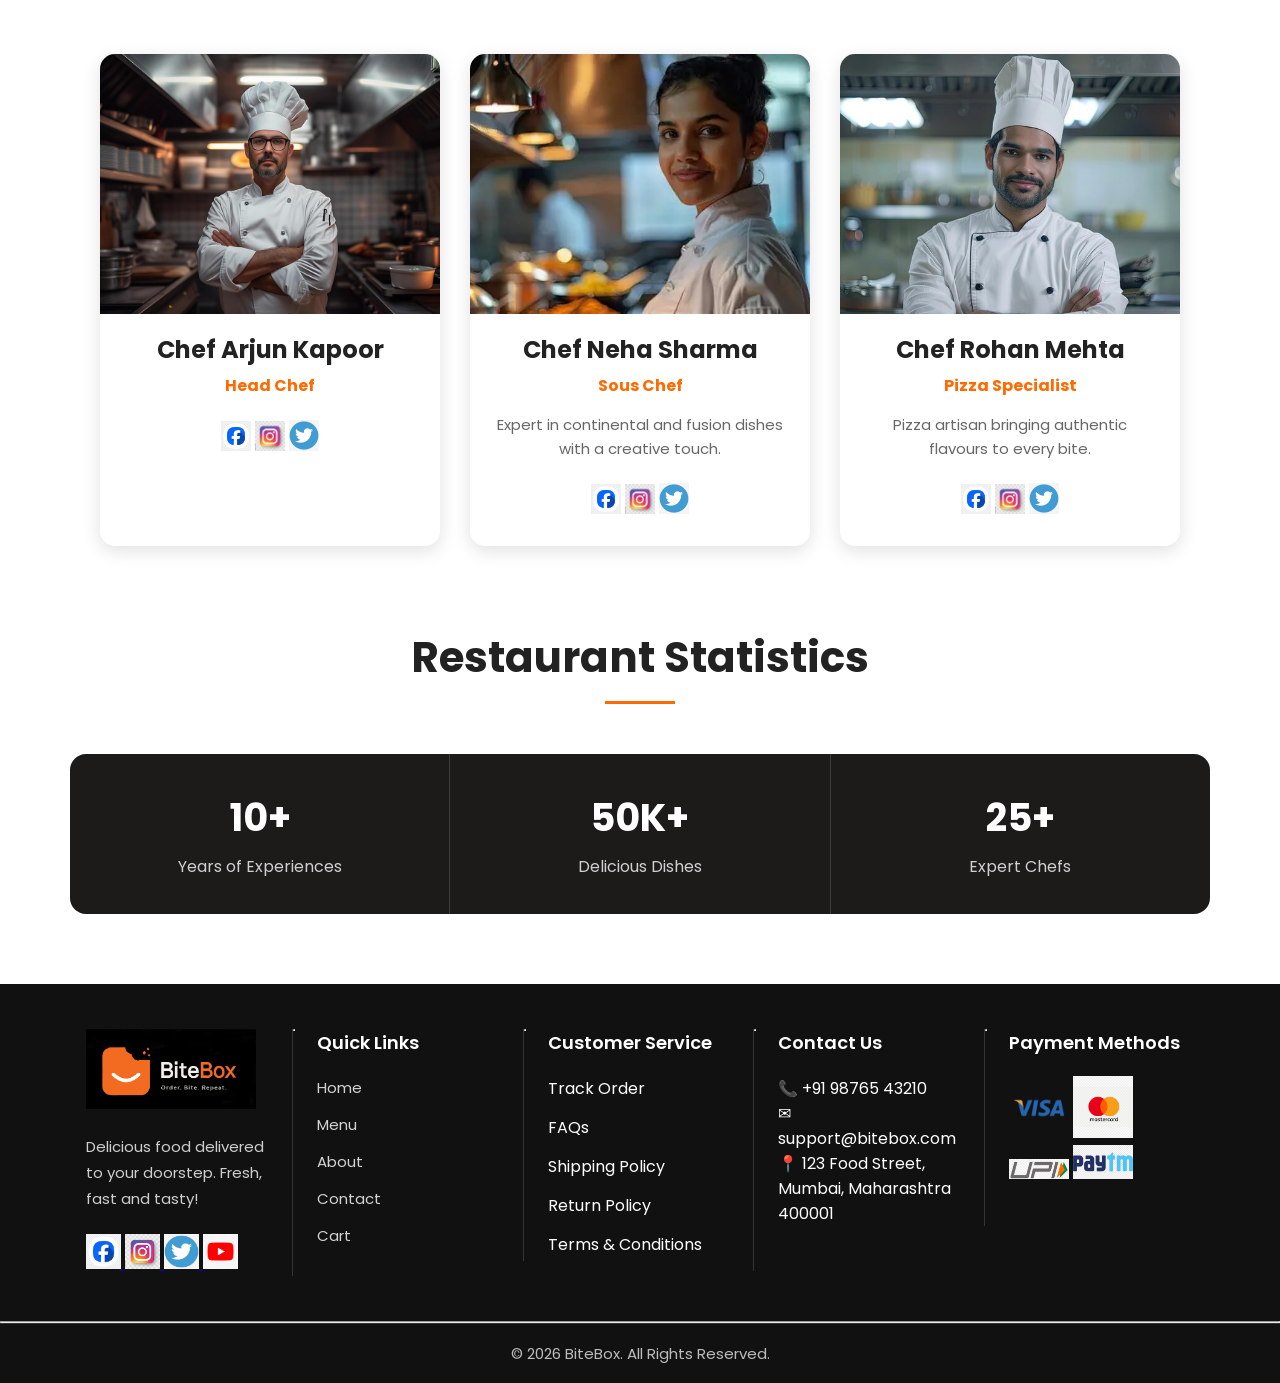
==== commit 1ed7e96a: "header, home, menu, and about pages responsive" ====
--- a/about.html
+++ b/about.html
@@ -15,6 +15,7 @@
     <link rel="preconnect" href="https://fonts.googleapis.com">
     <link rel="preconnect" href="https://fonts.gstatic.com" crossorigin>
     <link href="https://fonts.googleapis.com/css2?family=Allura&display=swap" rel="stylesheet">
+    <link rel="stylesheet" href="css/responsive.css">
 </head>
 
 <body>
--- a/css/about.css
+++ b/css/about.css
@@ -576,4 +576,454 @@
     color:#bdbdbd;
     padding:18px 0;
     font-size:15px;
+}
+
+@media (max-width:1200px){
+
+        #about-hero {
+        position: relative;
+        height: 280px;
+        padding: 40px 80px;
+        background-position: right center;
+        overflow: hidden;
+    }
+    #about-hero::after {
+        content: "";
+        position: absolute;
+        inset: 0;
+        background: linear-gradient(to right,
+                rgba(0, 0, 0, 0.70) 0%,
+                rgba(0, 0, 0, 0.60) 35%,
+                rgba(0, 0, 0, 0.45) 50%,
+                rgba(0, 0, 0, 0.25) 70%,
+                rgba(0, 0, 0, 0.08) 90%);
+        pointer-events: none;
+    }
+    #about-hero .hero-content {
+        position: relative;
+        z-index: 2;
+        width: 360px;
+    }
+
+     #about-hero h2 {
+        font-size: 62px;
+        line-height: 48px;
+    }
+    #about-hero h2 span {
+        font-size: 54px;
+    }
+    #about-hero p {
+        font-size: 20px;
+    }
+
+     #story {
+        padding: 80px 120px;
+    }
+
+    #story>article {
+        display: flex;
+                align-items: center;
+        gap: 40px;
+    }
+    #story>article>img {
+        display: none;
+    }
+    .story-content {
+        width: 100%;
+    }
+    .story-content small {
+        font-size: 50px;
+    }
+    .story-content h2 {
+        font-size: 40px;
+        line-height: 54px;
+        margin-bottom: 20px;
+    }
+    .story-content h2 span {
+        display: inline-block;
+    }
+    .story-content p {
+        font-size: 17px;
+        line-height: 25px;
+    }
+    .story-features {
+        gap: 25px;
+        margin-top: 35px;
+    } 
+
+     #mission-vision{
+        padding:80px 40px;
+    }
+
+        #mission-vision > div{
+        display:flex;
+    }
+    #mission-vision article{
+        display:flex;
+        flex-direction:column;
+        align-items:center;
+        text-align:center;
+        padding:40px 30px;
+    }
+    #mission-vision article img{
+        width:55px;
+        height:55px;
+        margin-bottom:20px;
+    }
+    #mission-vision article > div{
+        width:100%;
+    }
+    #mission-vision h3{
+        font-size:34px;
+        margin-bottom:18px;
+    }
+    #mission-vision p{
+        max-width:320px;
+        margin:0 auto;
+        font-size:18px;
+        line-height:32px;
+    }
+
+     #chefs {
+        padding: 60px 30px;
+    }
+
+        #chefs>small {
+        font-size: 42px;
+    }
+
+    #chefs>h2 {
+        font-size: 36px;
+        margin-bottom: 35px;
+    }
+
+    #chefs>h2 span {
+        font-size: 46px;
+    }
+
+    #chefs>div {
+        gap: 20px;
+    }
+
+    #chefs article {
+        width: 300px;
+        padding-bottom: 18px;
+    }
+
+    #chefs article>img {
+        height: 180px;
+    }
+
+    #chefs article h3 {
+        font-size: 18px;
+        margin: 15px 0 5px;
+    }
+
+        #statistics {
+        padding: 60px 30px;
+    }
+    #statistics>div {
+        display: flex;
+        justify-content: center;
+        align-items: stretch;
+        gap: 0;
+    }
+
+        #statistics article {
+        flex: 1;
+        display: flex;
+        flex-direction: column;
+        align-items: center;
+        justify-content: center;
+        text-align: center;
+        padding: 25px 10px;
+    }
+
+    #statistics article img {
+        width: 40px;
+        height: 40px;
+        margin-bottom: 15px;
+    }
+
+    #statistics article h3 {
+        font-size: 32px;
+        margin: 0 0 8px;
+
+    }
+
+    #statistics article p {
+        font-size: 15px;
+        line-height: 22px;
+        margin: 0;
+        text-align: center;
+
+    }
+}
+
+/* ------------------------------------------------------------------------ */
+
+@media (max-width:767px){
+
+        #about-hero {
+        position: relative;
+        display: flex;
+        justify-content: center;
+        align-items: center;
+        height: 320px;
+        padding: 30px 20px;
+        overflow: hidden;
+        background-image: url("../assets/image/about-bg.jpg");
+        background-size: cover;
+        background-position: center right;
+    }
+
+        #about-hero::before {
+        content: "";
+        position: absolute;
+        inset: -10px;
+        background: inherit;
+        background-size: cover;
+        background-position: center right;
+        filter: blur(4px);
+        transform: scale(1.08);
+        z-index: 0;
+
+    }
+
+    #about-hero::after {
+        content: "";
+        position: absolute;
+        inset: 0;
+        background: rgba(0, 0, 0, .58);
+        z-index: 1;
+    }
+
+
+
+    #about-hero .hero-content {
+        position: relative;
+        z-index: 2;
+               width: 100%;
+        text-align: center;
+
+    }
+
+
+    #about-hero h2 {
+        font-size: 56px;
+        line-height: 48px;
+        margin-bottom: 15px;
+    }
+
+
+    #about-hero h2 span {
+        font-size: 48px;
+    }
+
+    #about-hero p {
+        font-size: 18px;
+        margin-bottom: 18px;
+    }
+
+    #about-hero hr {
+        margin: 0 auto;
+        width: 50px;
+    }
+
+        #story {
+        padding: 60px 20px;
+    }
+    #story>article {
+        display: block;
+        text-align: center;
+    }
+    #story>article>img {
+        display: none;
+    }
+    .story-content {
+        width: 100%;
+    }
+    .story-content small {
+        font-size: 35px;
+    }
+    .story-content h2 {
+        font-size: 34px;
+        line-height: 44px;
+        margin-bottom: 20px;
+    }
+    .story-content h2 span {
+                display: inline-block;
+    }
+
+
+    .story-content p {
+        font-size: 16px;
+        line-height: 28px;
+        margin-bottom: 18px;
+    }
+
+
+    .story-features {
+        display: flex;
+        flex-direction: column;
+        gap: 20px;
+        margin-top: 30px;
+    }
+
+
+    .story-features article {
+        justify-content: center;
+        text-align: left;
+    }
+
+        #mission-vision{
+        padding:60px 20px;
+    }
+
+    #mission-vision > div{
+        display:flex;
+        flex-direction:column;
+        gap:20px;
+    }
+
+    #mission-vision article{
+        display:flex;
+        flex-direction:column;
+        align-items:center;
+        text-align:center;
+        padding:35px 25px;
+        border-radius:20px;
+        margin:0;
+    }
+
+    #mission-vision article:first-child,
+    #mission-vision article:last-child{
+        border-radius: 20px;
+        border-right:1px solid #ffd7c0;
+    }
+
+
+    #mission-vision article img{
+        width:55px;
+        height:55px;
+        margin-bottom:18px;
+    }
+
+    #mission-vision article:last-child{
+        width: 100%;
+    }
+
+    #mission-vision article > div:first-child{
+        width: 20%;
+    }
+
+    #mission-vision h3{
+        font-size:30px;
+        margin-bottom:15px;
+    }
+
+
+    #mission-vision p{
+        font-size:16px;
+        line-height:28px;
+        max-width:100%;
+        margin:0 auto;
+    }
+
+    #chefs {
+        padding: 55px 20px;
+        text-align: center;
+    }
+
+    #chefs>small {
+        font-size: 38px;
+    }
+
+    #chefs>h2 {
+                font-size: 30px;
+        line-height: 40px;
+        margin-bottom: 30px;
+    }
+
+    #chefs>h2 span {
+        font-size: 38px;
+    }
+
+    #chefs>div {
+        display: flex;
+        flex-direction: column;
+        align-items: center;
+        gap: 25px;
+    }
+
+    #chefs article {
+        width: 50%;
+        max-width: 340px;
+        padding-bottom: 20px;
+    }
+
+    #chefs article>img {
+        width: 100%;
+        height: 150px;
+        object-fit: cover;
+    }
+
+     #chefs article h3 {
+        font-size: 22px;
+        line-height: 30px;
+        margin: 15px 0 5px;
+    }
+
+    #chefs article h4 {
+        font-size: 16px;
+        margin-bottom: 12px;
+    }
+
+    #chefs article p {
+        font-size: 15px;
+        line-height: 23px;
+        padding: 0 15px;
+        margin-bottom: 18px;
+    }
+
+    .chef-social {
+        display: flex;
+        justify-content: center;
+        gap: 15px;
+    }
+
+        #statistics>div {
+        display: grid;
+        grid-template-columns: 1fr 1fr;
+    }
+
+    #statistics article {
+        display: flex;
+        flex-direction: column;
+        align-items: center;
+        justify-content: center;
+        text-align: center;
+        padding: 25px 10px;
+    }
+
+    #statistics article:nth-child(2) {
+        border-left: 1px solid #3a3a3a;
+    }
+
+    #statistics article:nth-child(3),
+    #statistics article:nth-child(4) {
+        position: relative;
+    }
+        #statistics article:nth-child(3)::before, #statistics article:nth-child(4)::before {
+        content: "";
+        position: absolute;
+        top: 0;
+        left: 0;
+        right: 0;
+        height: 1px;
+        background: #3a3a3a;
+    }
+    #statistics article:nth-child(4) {
+        border-left: 1px solid #3a3a3a;
+    }
 }
--- a/css/responsive.css
+++ b/css/responsive.css
@@ -0,0 +1,57 @@
+/* Tablet */
+@media (max-width : 1200px){
+    header{
+        padding: 0 25px;
+    }
+
+    .logo{
+        width: 145px;
+    }
+
+    header nav{
+        gap: 14px;
+    }
+
+    header nav a{
+        font-size: 14px;
+        height: 18px;
+    }
+}
+
+/* Mobile */
+
+@media (max-width: 767px){
+    header{
+        height: auto;
+        padding: 20px;
+        flex-direction: column;
+        justify-content: center;
+        align-items: center;
+        gap: 18px;
+    }
+
+    .logo{
+        width: 140px;
+    }
+
+    header nav{
+        display: flex;
+        justify-content: center;
+        align-items: center;
+        flex-wrap: wrap;
+        gap: 12px;
+    }
+
+    header nav a{
+        height: auto;
+        padding: 5px 0;
+        font-size: 14px;
+    }
+
+    header nav a img{
+        width: 18px;
+        height: 18px
+    };
+}
+
+
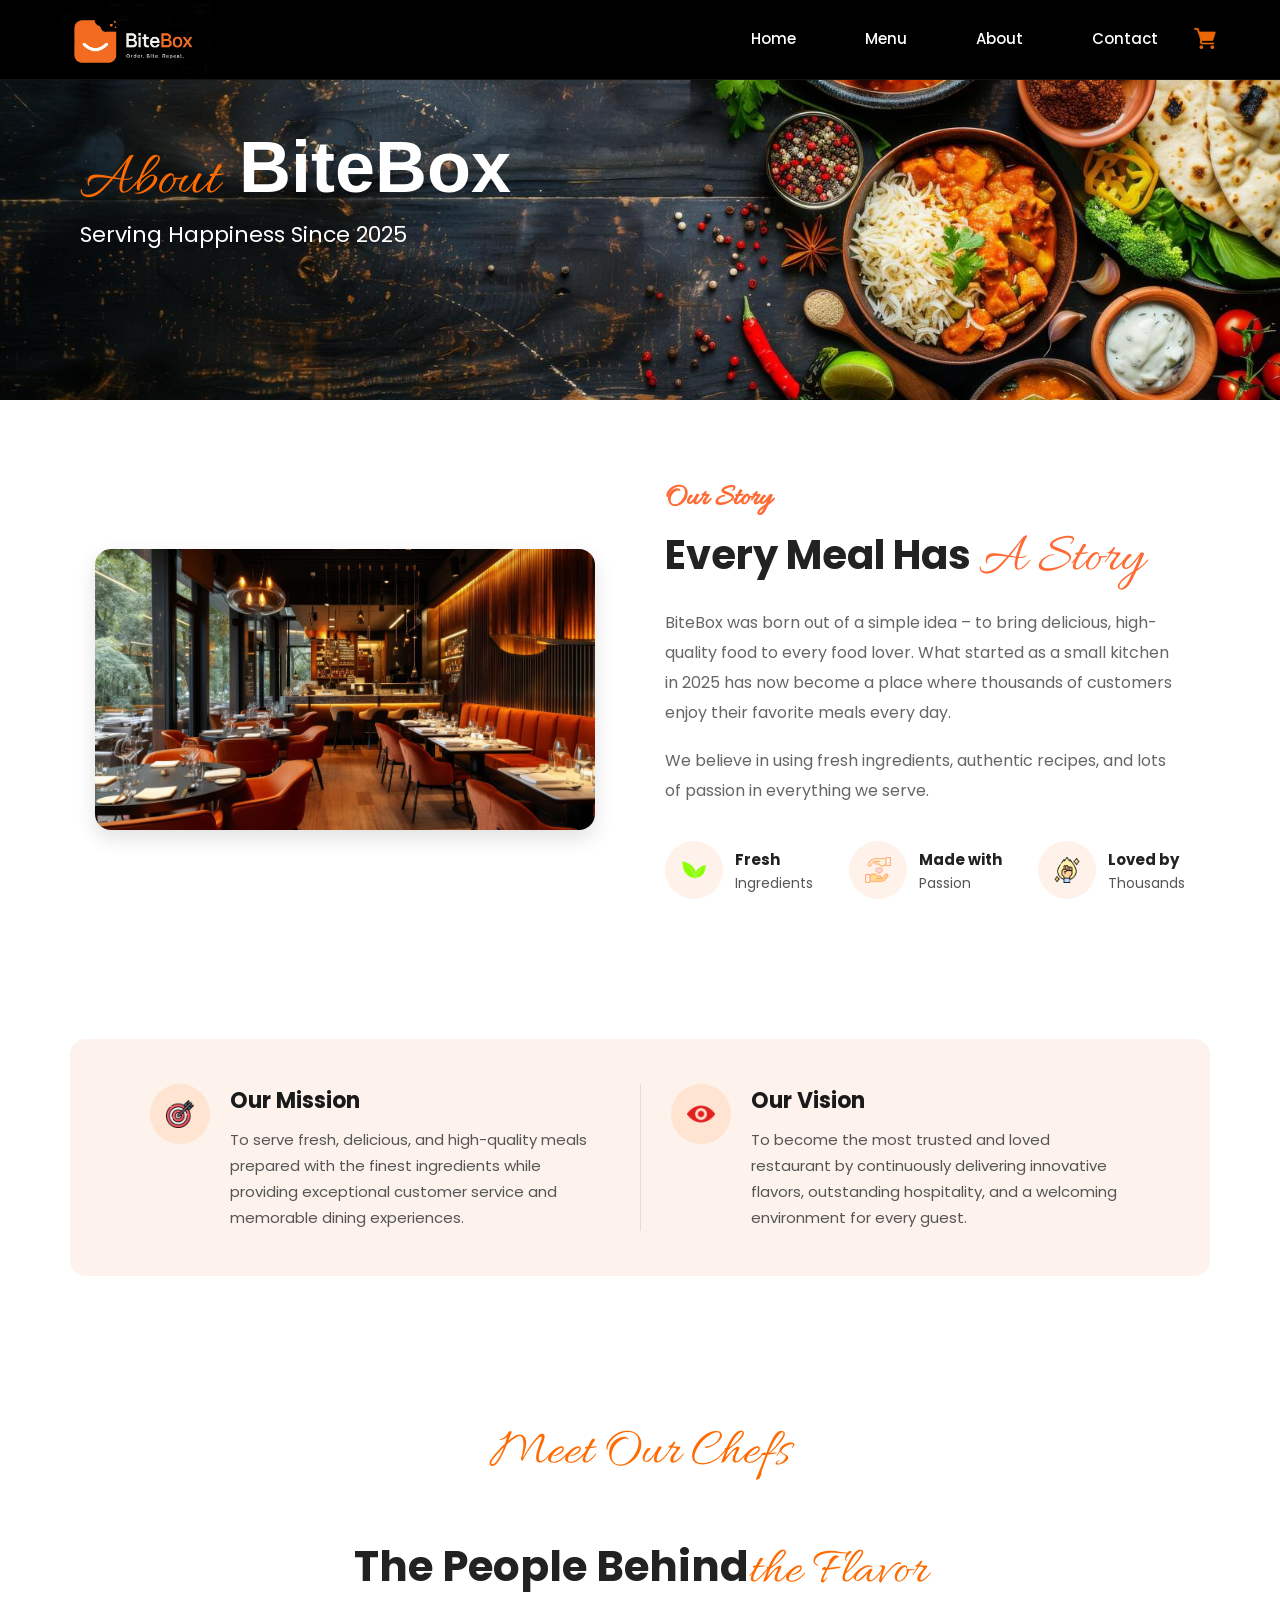
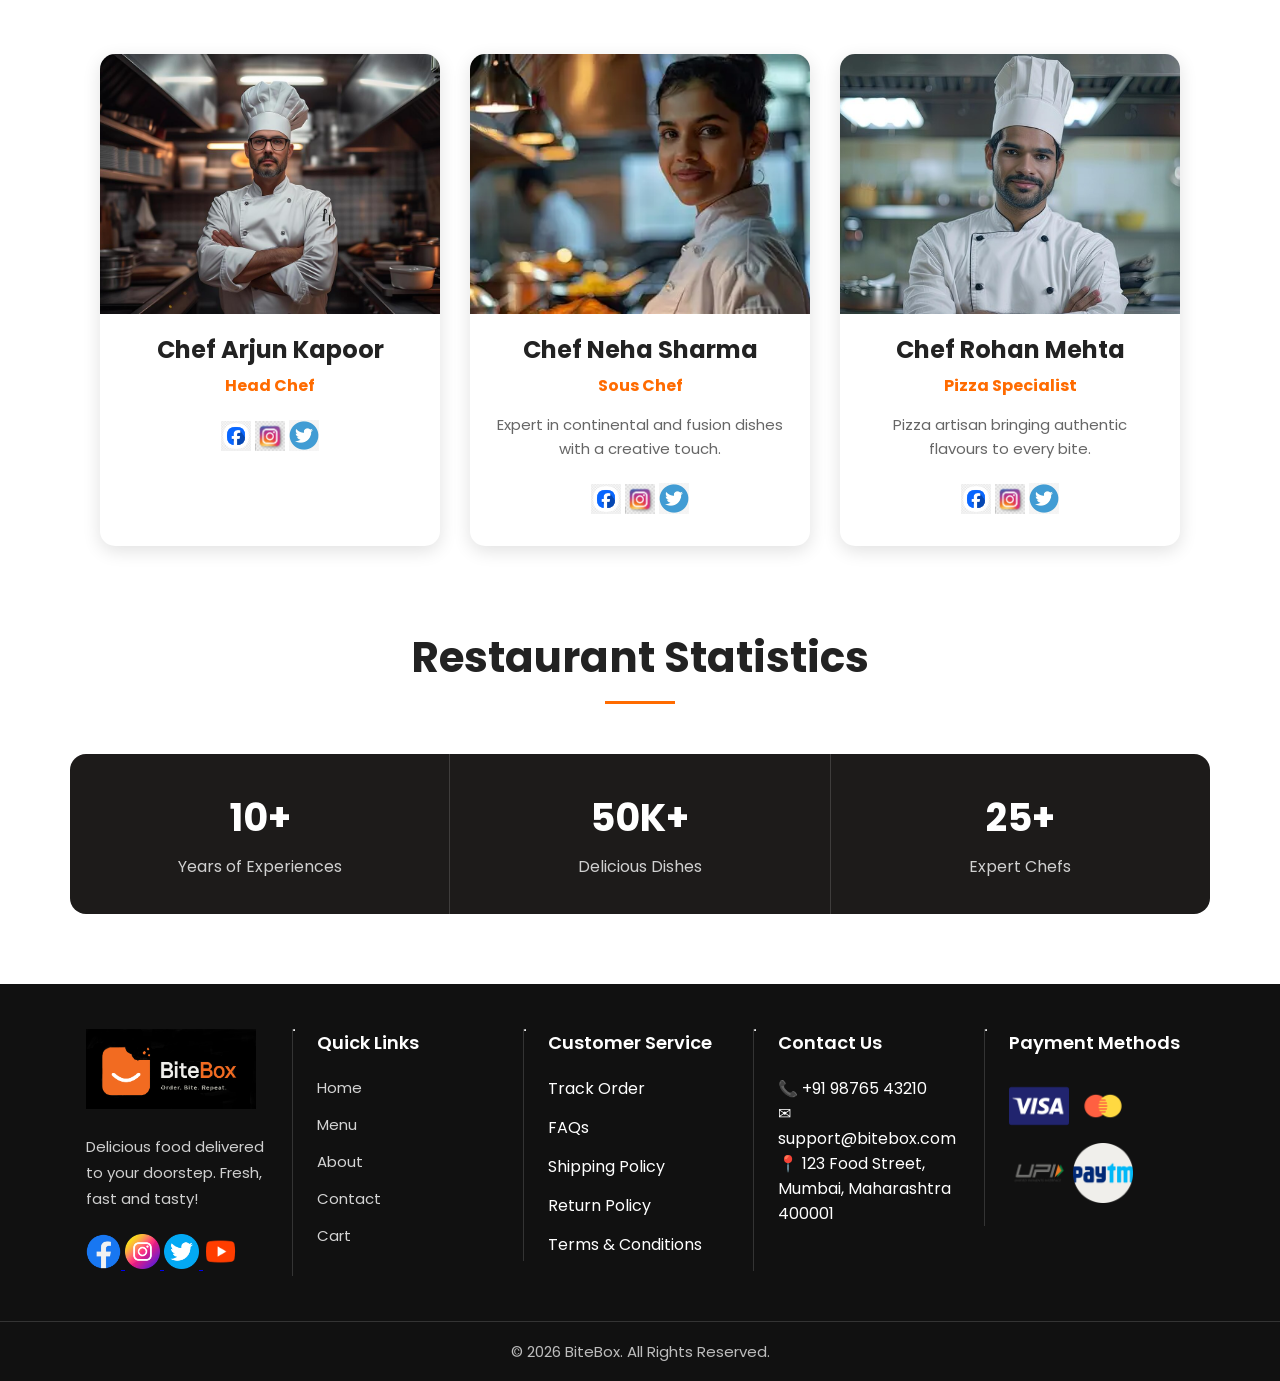
==== commit 22f81ab6: "upadated all pages with responsive" ====
--- a/about.html
+++ b/about.html
@@ -193,83 +193,82 @@
         </div>
     </section>
 
-    <footer>
-
+   <footer>
         <div class="footer-container">
 
             <section>
                 <img src="assets/icon/bb.png" alt="BiteBox Logo" width="180">
                 <p> Delicious food delivered to your doorstep.
-                    Fresh, fast and tasty!
-                </p>
-
-                <a href="#">
-                    <img src="assets/image/fb.png" alt="Facebook" width="35" height="35">
-                </a>
-
-                <a href="#">
-                    <img src="assets/image/insta.jpg" alt="Instagram" width="35" height="35">
-                </a>
-
-                <a href="#">
-                    <img src="assets/image/twit.webp" alt="Twitter" width="35" height="35">
-                </a>
-
-                <a href="#">
-                    <img src="assets/image/yt.png" alt="YouTube" width="35" height="35">
-                </a>
-            </section>
-
-            <hr>
-
-
-            <section>
-                <h3>Quick Links</h3>
-                <ul>
-                    <li><a href="index.html">Home</a></li>
-                    <li><a href="menu.html">Menu</a></li>
-                    <li><a href="about.html">About</a></li>
-                    <li><a href="contact.html">Contact</a></li>
-                    <li><a href="cart.html">Cart</a></li>
-                </ul>
-            </section>
-
-            <hr>
-
-
-            <section>
-                <h3>Customer Service</h3>
-                <ul>
-                    <li>Track Order</li>
-                    <li>FAQs</li>
-                    <li>Shipping Policy</li>
-                    <li>Return Policy</li>
-                    <li>Terms & Conditions</li>
-                </ul>
-            </section>
-
-            <hr>
-
-
-            <section>
-                <h3>Contact Us</h3>
-                <p>📞 +91 98765 43210</p>
-                <p>✉ support@bitebox.com</p>
-                <p>📍 123 Food Street, Mumbai, Maharashtra 400001 </p>
-            </section>
-
-            <hr>
-
-
-            <section>
-                <h3>Payment Methods</h3>
-                <img src="assets/image/visa.png" alt="Visa" width="60">
-                <img src="assets/image/ms.png" alt="MasterCard" width="60">
-                <img src="assets/image/upi.webp" alt="UPI" width="60">
-                <img src="assets/image/pt.png" alt="Paytm" width="60">
-            </section>
-        </div>
-        <hr>
+                Fresh, fast and tasty!
+            </p>
+
+            <a href="#">
+                <img src="assets/icon/communication.png" alt="Facebook" width="35" height="35">
+            </a>
+
+            <a href="#">
+                <img src="assets/icon/instagram.png" alt="Instagram" width="35" height="35">
+            </a>
+
+            <a href="#">
+                <img src="assets/icon/twitter.png" alt="Twitter" width="35" height="35">
+            </a>
+
+            <a href="#">
+                <img src="assets/icon/yt.png" alt="YouTube" width="35" height="35">
+            </a>
+        </section>
+
+        <hr>
+
+
+        <section>
+            <h3>Quick Links</h3>
+            <ul>
+                <li><a href="index.html">Home</a></li>
+                <li><a href="menu.html">Menu</a></li>
+                <li><a href="about.html">About</a></li>
+                <li><a href="contact.html">Contact</a></li>
+                <li><a href="cart.html">Cart</a></li>
+            </ul>
+        </section>
+
+        <hr>
+
+
+        <section>
+            <h3>Customer Service</h3>
+            <ul>
+                <li>Track Order</li>
+                <li>FAQs</li>
+                <li>Shipping Policy</li>
+                <li>Return Policy</li>
+                <li>Terms & Conditions</li>
+            </ul>
+        </section>
+        
+        <hr>
+        
+        
+        <section>
+            <h3>Contact Us</h3>
+            <p>📞 +91 98765 43210</p>
+            <p>✉ support@bitebox.com</p>
+            <p>📍 123 Food Street, Mumbai, Maharashtra 400001 </p>
+        </section>
+        
+        <hr>
+        
+        
+        <section>
+            <h3>Payment Methods</h3>
+            <img src="assets/icon/visa.png" alt="Visa" width="60">
+            <img src="assets/icon/mastercard.png" alt="MasterCard" width="60">
+            <img src="assets/icon/upi.png" alt="UPI" width="60">
+            <img src="assets/icon/paytm.png" alt="Paytm" width="60">
+        </section>
+        
+    </div>
         <p> © 2026 BiteBox. All Rights Reserved. </p>
 
     </footer>
--- a/css/about.css
+++ b/css/about.css
@@ -622,7 +622,7 @@
 
     #story>article {
         display: flex;
-                align-items: center;
+        align-items: center;
         gap: 40px;
     }
     #story>article>img {
--- a/css/responsive.css
+++ b/css/responsive.css
@@ -52,6 +52,51 @@
         width: 18px;
         height: 18px
     };
+
+    .footer-container {
+        width: 90%;
+        padding: 30px 0;
+        display: grid;
+        grid-template-columns: 1fr 1fr;
+        gap: 28px 16px;
+    }
+
+    .footer-container section {
+        width: 100%;
+        padding: 0;
+        border-right: none;
+    }
+
+    /* Make the logo and social links use the full row */
+    .footer-container section:first-of-type {
+        grid-column: 1 / -1;
+    }
+
+    /* Hide the horizontal rules between footer sections */
+    .footer-container > hr {
+        display: none;
+    }
+
+    .footer-container h3 {
+        font-size: 16px;
+        margin-bottom: 12px;
+    }
+
+    .footer-container section p,
+    .footer-container ul li,
+    .footer-container ul li a {
+        font-size: 13px;
+    }
+
+    .payment-icons img {
+        width: 45px;
+    }
+
+    footer > p {
+        padding: 14px 12px;
+        font-size: 12px;
+    }
+
 }
 
 
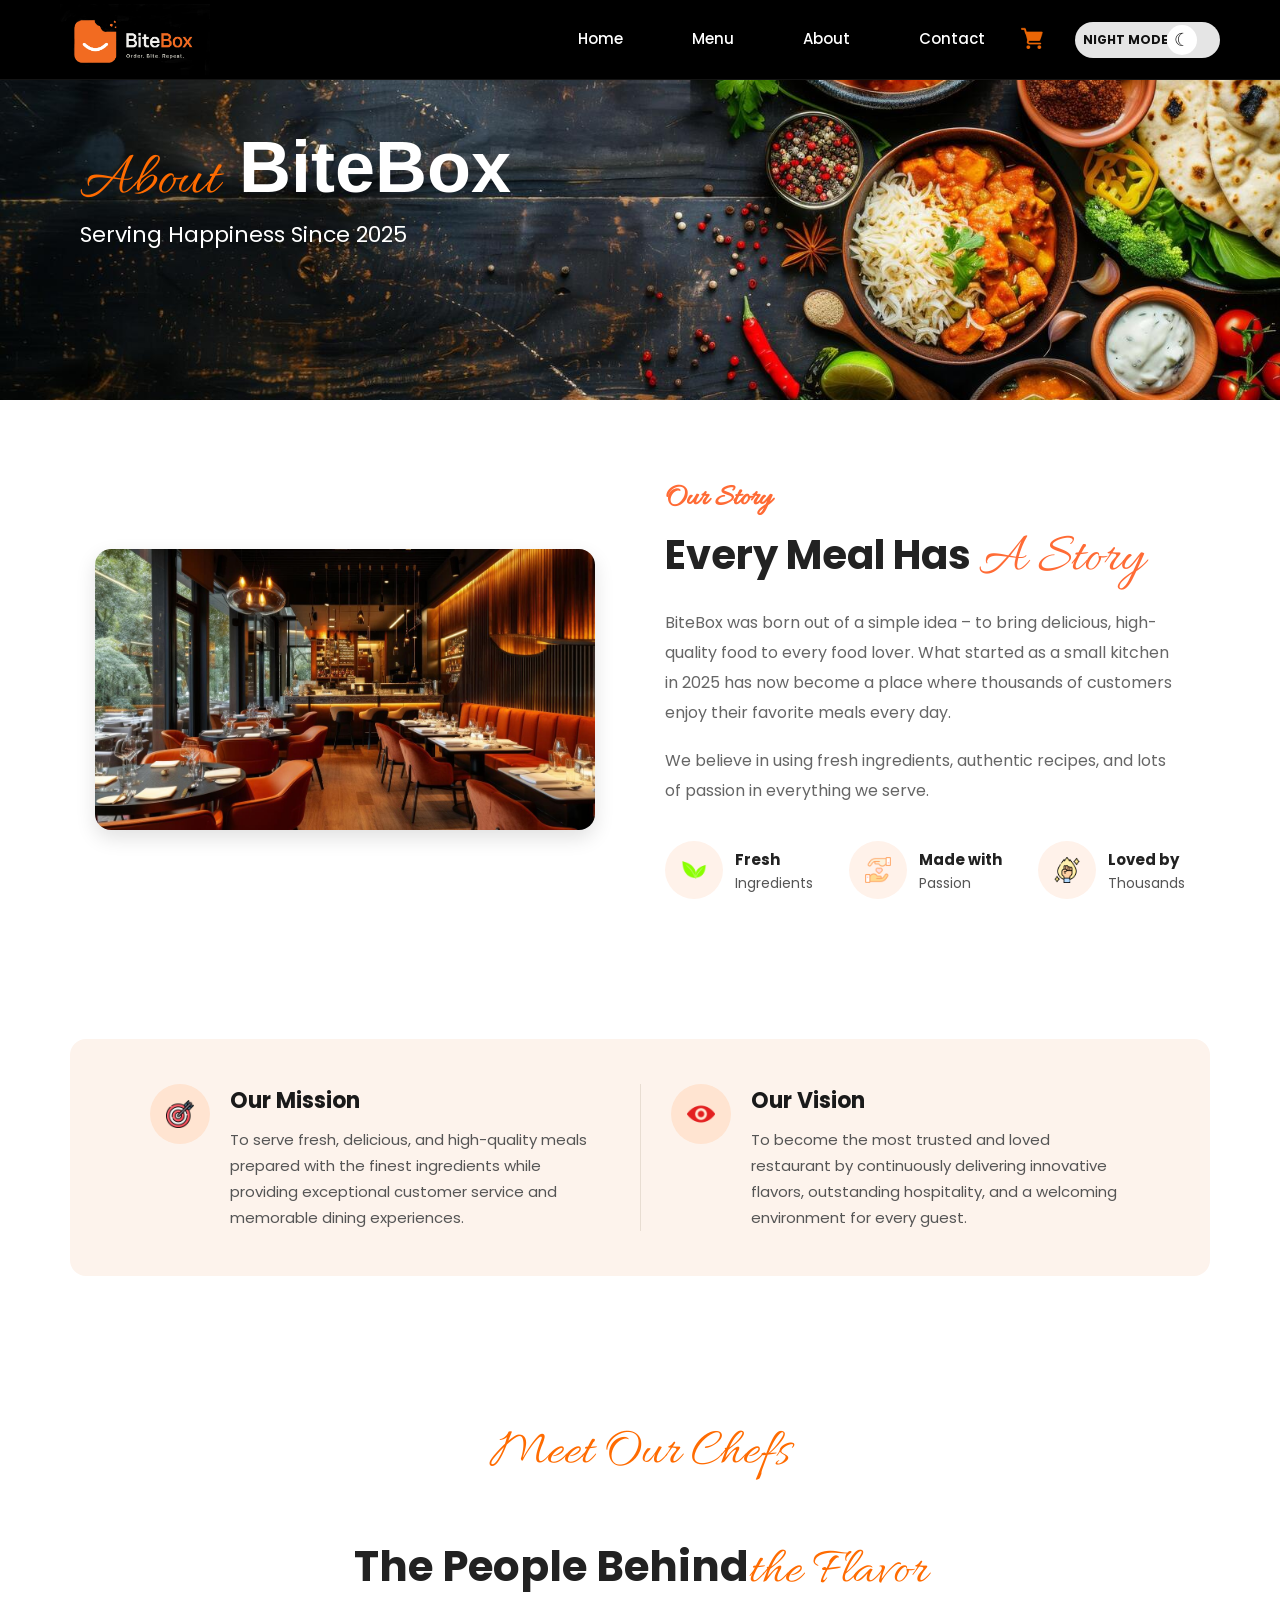
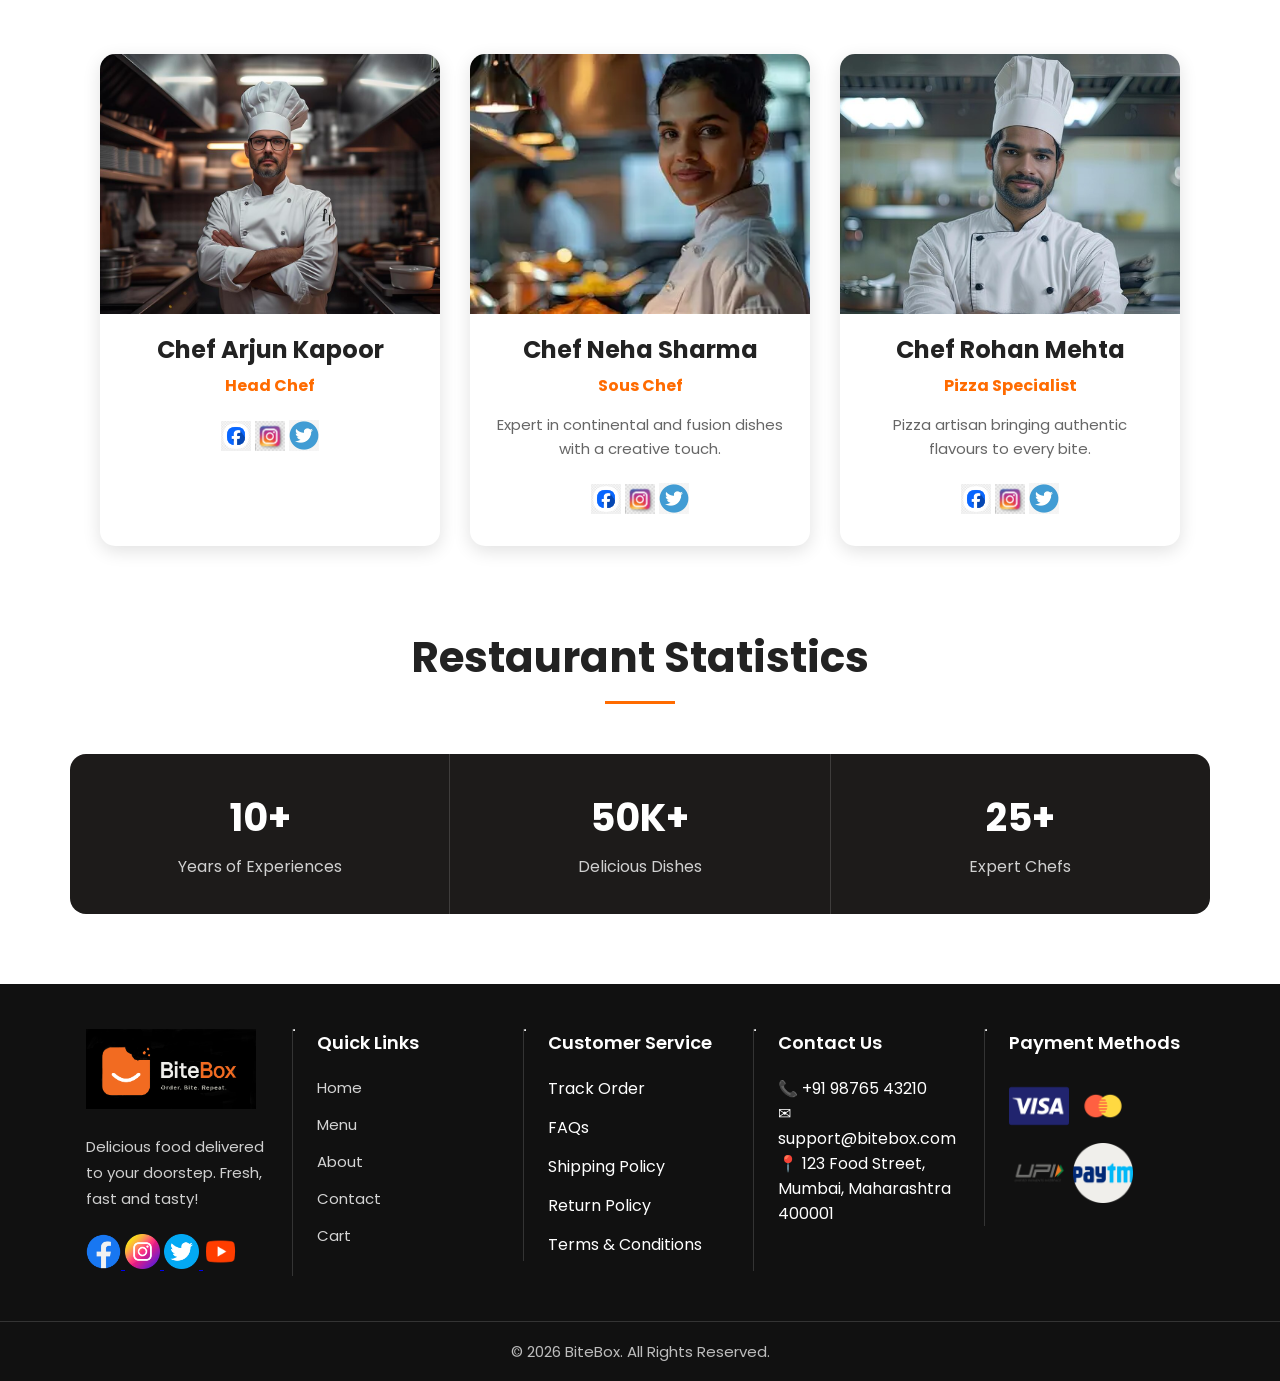
==== commit c6d1aa14: "dark theme added" ====
--- a/about.html
+++ b/about.html
@@ -16,6 +16,7 @@
     <link rel="preconnect" href="https://fonts.gstatic.com" crossorigin>
     <link href="https://fonts.googleapis.com/css2?family=Allura&display=swap" rel="stylesheet">
     <link rel="stylesheet" href="css/responsive.css">
+    <link rel="stylesheet" href="/css/dark-mode.css">
 </head>
 
 <body>
@@ -30,6 +31,11 @@
             <a href="cart.html">
                 <img src="assets/icon/cart.png" alt="cart-icon" width="22" height="22">
             </a>
+
+             <button type="button" id="theme-toggle" class="theme-toggle">
+                <span class="theme-icon">☀</span>
+                <span class="theme-text"> DAY MODE</span>
+            </button>
         </nav>
     </header>
 
@@ -272,6 +278,7 @@
         <p> © 2026 BiteBox. All Rights Reserved. </p>
 
     </footer>
+    <script src="/js/script.js"></script>
 </body>
 
 </html>
--- a/css/responsive.css
+++ b/css/responsive.css
@@ -21,6 +21,9 @@
 /* Mobile */
 
 @media (max-width: 767px){
+    body{
+       width:min-content;
+    }
     header{
         height: auto;
         padding: 20px;
@@ -54,11 +57,11 @@
     };
 
     .footer-container {
-        width: 90%;
+        width: 100%;
         padding: 30px 0;
         display: grid;
         grid-template-columns: 1fr 1fr;
-        gap: 28px 16px;
+        gap: 28px 20px;
     }
 
     .footer-container section {
--- a/css/dark-mode.css
+++ b/css/dark-mode.css
@@ -0,0 +1,618 @@
+/* toggle button theme */
+.theme-toggle {
+    width: 145px;
+    height: 36px;
+    border: none;
+     border-radius: 20px;
+    background-color: #e5e5e5;
+    position: relative;
+    padding: 3px;
+    cursor: pointer;
+    display: flex;
+    align-items: center;
+    box-sizing: border-box;
+    overflow: hidden;
+}
+
+.theme-text {
+    position: absolute;
+    left: 8px;
+    right: 38px;
+    font-size: 12px;
+    font-weight: 700;
+    color: #111111;
+    white-space: nowrap;
+    text-align: left;
+    transition: all 0.35s ease-in-out;
+}
+
+.theme-icon {
+    position: absolute;
+    top: 3px;
+    left: 92px;
+    width: 30px;
+    height: 30px;
+    border-radius: 50%;
+    background-color: white;
+        display: flex;
+    align-items: center;
+    justify-content: center;
+    font-size: 18px;
+    color: #111111;
+    transition: transform 0.35s ease-in-out;
+    z-index: 2;
+}
+
+.dark-theme .theme-icon {
+    transform: translateX(-89px);
+}
+
+.dark-theme .theme-text {
+    left: 38px;
+    right: 16px;
+    text-align: right;
+}
+
+.theme-toggle:hover .theme-icon {
+    transform: scale(1.05);
+}
+
+/* Keep smooth movement in Night Mode */
+.dark-theme .theme-toggle:hover .theme-icon {
+    transform: translateX(-89px) scale(1.05);
+}
+
+
+
+
+
+/* =========================================================
+   NIGHT MODE - WHOLE PAGE
+   ========================================================= */
+
+
+body.dark-theme {
+    background: #121212;
+    color: #ffffff;
+}
+
+
+
+
+/* =========================================================
+   HEADER
+   ========================================================= */
+
+
+body.dark-theme header {
+    background: #000000;
+}
+
+
+
+
+/* =========================================================
+   HOME PAGE
+   ========================================================= */
+
+
+body.dark-theme #features,
+body.dark-theme #popular-dishes,
+body.dark-theme #reviews {
+    background: #121212 !important;
+}
+
+
+
+
+/* Features */
+
+
+body.dark-theme #features h2,
+body.dark-theme #features article h3 {
+    color: #ffffff !important;
+}
+
+
+body.dark-theme #features article p {
+    color: #cccccc !important;
+}
+
+
+body.dark-theme #features article {
+    border-right-color: #333333;
+}
+
+
+
+
+/* Popular Dishes */
+
+
+body.dark-theme #popular-dishes h2 {
+    color: #ffffff !important;
+}
+
+
+body.dark-theme #popular-dishes article {
+    background: #1e1e1e !important;
+}
+
+
+body.dark-theme #popular-dishes article h3 {
+    color: #ffffff !important;
+}
+
+
+body.dark-theme #popular-dishes .ratings small {
+    color: #bbbbbb !important;
+}
+
+
+
+
+/* Reviews */
+
+
+body.dark-theme #reviews h2 {
+    color: #ffffff !important;
+}
+
+
+body.dark-theme #reviews article {
+    background: #1e1e1e !important;
+}
+
+
+body.dark-theme #reviews article > p {
+    color: #cccccc !important;
+}
+
+
+body.dark-theme #reviews .customer h3 {
+    color: #ffffff !important;
+}
+
+
+
+
+/* =========================================================
+   MENU PAGE
+   ========================================================= */
+
+
+body.dark-theme #categories,
+body.dark-theme #menu-items {
+    background: #121212 !important;
+}
+
+
+
+
+/* Categories */
+
+
+body.dark-theme #categories h2,
+body.dark-theme #categories article h3 {
+    color: #ffffff !important;
+}
+
+
+body.dark-theme #categories article img {
+    background: #1e1e1e;
+    border-color: #333333;
+}
+
+
+body.dark-theme #menu-items h2{
+    color: white;
+}
+
+
+
+
+/* Menu Cards */
+
+
+body.dark-theme #menu-items article {
+    background: #1e1e1e !important;
+    border-color: #333333 !important;
+}
+
+
+body.dark-theme #menu-items article h3 {
+    color: #ffffff !important;
+}
+
+
+body.dark-theme #menu-items .rating small {
+    color: #bbbbbb !important;
+}
+
+
+body.dark-theme #menu-items .price {
+    color: #ffffff !important;
+}
+
+
+
+
+/* Add To Cart */
+
+
+body.dark-theme #menu-items article button {
+    background: #1e1e1e;
+    color: #ff6b00;
+    border-color: #ff6b00;
+}
+
+
+
+
+/* =========================================================
+   ABOUT PAGE
+   ========================================================= */
+
+
+body.dark-theme #story,
+body.dark-theme #mission-vision,
+body.dark-theme #chefs,
+body.dark-theme #statistics {
+    background: #121212 !important;
+}
+
+
+
+
+/* Our Story */
+
+
+body.dark-theme .story-content h2 {
+    color: #ffffff !important;
+}
+
+
+body.dark-theme .story-content p {
+    color: #cccccc !important;
+}
+
+
+body.dark-theme .story-features h4 {
+    color: #ffffff !important;
+}
+
+
+body.dark-theme .story-features article p {
+    color: #bbbbbb !important;
+}
+
+
+body.dark-theme .feature-icon {
+    background: #2a211f !important;
+}
+
+
+
+
+/* Mission & Vision */
+
+
+body.dark-theme #mission-vision > h2 {
+    color: #ffffff !important;
+}
+
+
+body.dark-theme #mission-vision article {
+    background: #1e1e1e !important;
+    border-color: #3a3a3a !important;
+}
+
+
+body.dark-theme #mission-vision article h3 {
+    color: #ffffff !important;
+}
+
+
+body.dark-theme #mission-vision article p {
+    color: #cccccc !important;
+}
+
+
+body.dark-theme #mission-vision article img {
+    background: #2a211f !important;
+}
+
+
+
+
+/* Chefs */
+
+
+body.dark-theme #chefs > h2 {
+    color: #ffffff !important;
+}
+
+
+body.dark-theme #chefs article {
+    background: #1e1e1e !important;
+}
+
+
+body.dark-theme #chefs article h3 {
+    color: #ffffff !important;
+}
+
+
+body.dark-theme #chefs article p {
+    color: #cccccc !important;
+}
+
+
+
+
+/* Statistics */
+
+
+body.dark-theme #statistics > h2 {
+    color: #ffffff !important;
+}
+
+
+
+
+/* =========================================================
+   CONTACT PAGE
+   ========================================================= */
+
+
+body.dark-theme #contact-info,
+body.dark-theme #contact-details,
+body.dark-theme #google-map {
+    background: #121212 !important;
+}
+
+
+
+
+/* Contact Heading */
+
+
+body.dark-theme #contact-info .section-title h2 {
+    color: #ffffff !important;
+}
+
+
+
+
+/* Contact Cards */
+
+
+body.dark-theme .contact-container article {
+    background: #1e1e1e !important;
+    color: #ffffff;
+}
+
+
+body.dark-theme .contact-container article h3 {
+    color: #ffffff !important;
+}
+
+
+body.dark-theme .contact-container article p {
+    color: #cccccc !important;
+}
+
+
+
+
+/* Contact Details */
+
+
+body.dark-theme #contact-details {
+    background: #1b1816 !important;
+}
+
+
+
+
+/* Business Hours */
+
+
+body.dark-theme .business-card h2 {
+    color: #ffffff !important;
+}
+
+
+body.dark-theme .business-card td {
+    color: #cccccc !important;
+}
+
+
+body.dark-theme .business-card td:last-child {
+    color: #ffffff !important;
+}
+
+
+
+
+/* Event Card */
+
+
+body.dark-theme .event-card {
+    background: #24201e !important;
+    border-color: #3a3a3a !important;
+}
+
+
+body.dark-theme .event-card h3 {
+    color: #ffffff !important;
+}
+
+
+body.dark-theme .event-card p {
+    color: #cccccc !important;
+}
+
+
+
+
+/* Contact Form */
+
+
+body.dark-theme .right-column h2 {
+    color: #ffffff !important;
+}
+
+
+body.dark-theme .form-row input,
+body.dark-theme #contact-details textarea {
+    background: #1e1e1e !important;
+    color: #ffffff !important;
+    border-color: #444444 !important;
+}
+
+
+body.dark-theme .form-row input::placeholder,
+body.dark-theme #contact-details textarea::placeholder {
+    color: #999999 !important;
+}
+
+
+
+
+/* Google Map */
+
+
+body.dark-theme #google-map .section-title h2 {
+    color: #ffffff !important;
+}
+
+
+body.dark-theme #google-map .section-title p {
+    color: #cccccc !important;
+}
+
+
+
+
+/* =========================================================
+   CART PAGE
+   ========================================================= */
+
+
+body.dark-theme #cart-details {
+    background: #121212 !important;
+}
+
+
+
+
+/* Shopping Cart */
+
+
+body.dark-theme #shopping-cart {
+    background: #1e1e1e !important;
+    border-color: #333333 !important;
+}
+
+
+body.dark-theme #shopping-cart thead {
+    background: #2a211c !important;
+}
+
+
+body.dark-theme #shopping-cart th {
+    color: #ffffff !important;
+}
+
+
+body.dark-theme #shopping-cart td {
+    border-top-color: #333333 !important;
+}
+
+
+body.dark-theme .cart-item h3 {
+    color: #ffffff !important;
+}
+
+
+body.dark-theme .cart-item p {
+    color: #bbbbbb !important;
+}
+
+
+
+
+/* Quantity Box */
+
+
+body.dark-theme .quantity-box {
+    background: #1e1e1e !important;
+    border-color: #444444 !important;
+}
+
+
+body.dark-theme .quantity-box button {
+    background: #1e1e1e !important;
+    color: #ffffff !important;
+}
+
+
+body.dark-theme .quantity-box span {
+    color: #ffffff !important;
+}
+
+
+
+
+/* Cart Hover */
+
+
+body.dark-theme #shopping-cart tbody tr:hover {
+    background: #252525 !important;
+}
+
+
+
+
+/* Order Summary */
+
+
+body.dark-theme #order-summary {
+    background: #1e1e1e !important;
+    border-color: #333333 !important;
+}
+
+
+body.dark-theme #order-summary h2,
+body.dark-theme #order-summary h3 {
+    color: #ffffff !important;
+}
+
+
+body.dark-theme #order-summary p {
+    color: #cccccc !important;
+}
+
+
+body.dark-theme #order-summary hr {
+    border-top-color: #444444 !important;
+}
+
+
+
+
+/* Cart Actions */
+
+
+body.dark-theme #cart-actions a {
+    background: #1e1e1e !important;
+    color: #ffffff !important;
+    border-color: #444444 !important;
+}
+
+
+.theme-loading .theme-icon,
+.theme-loading .theme-text {
+    transition: none !important;
+}
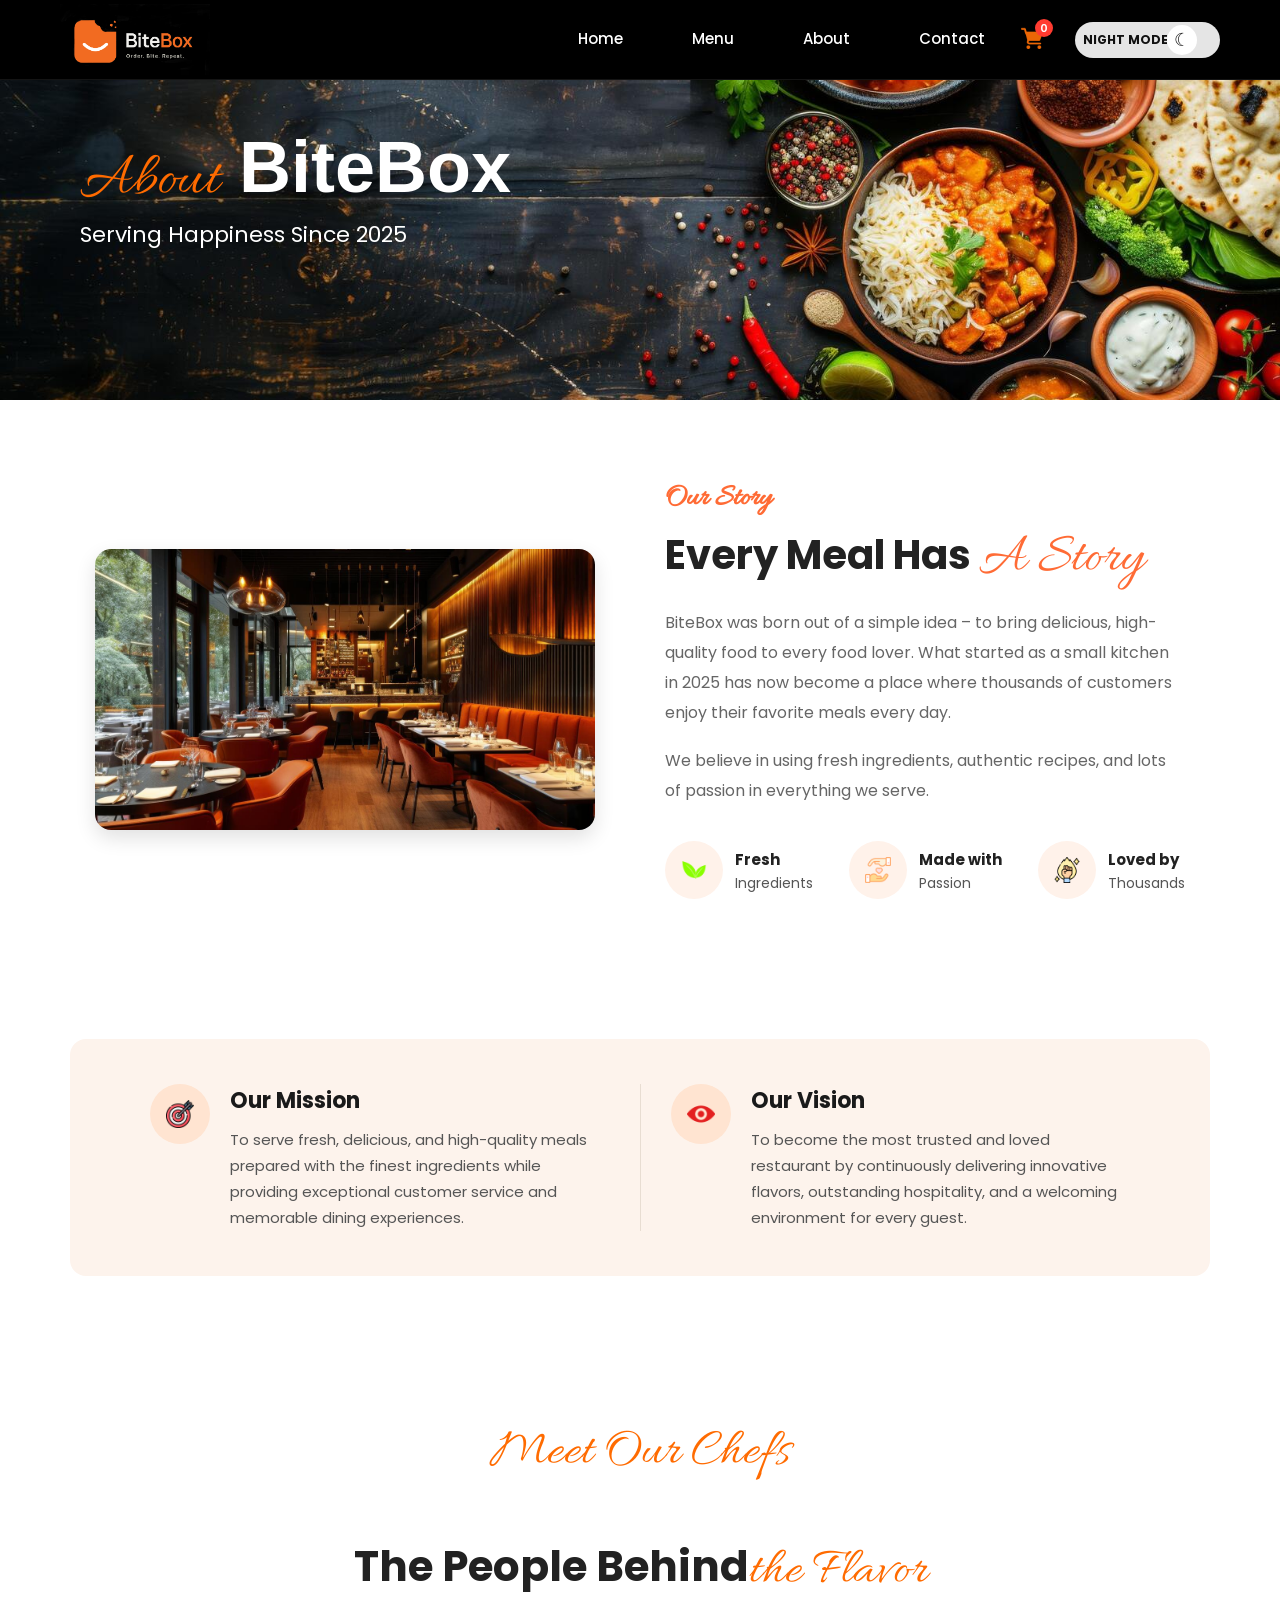
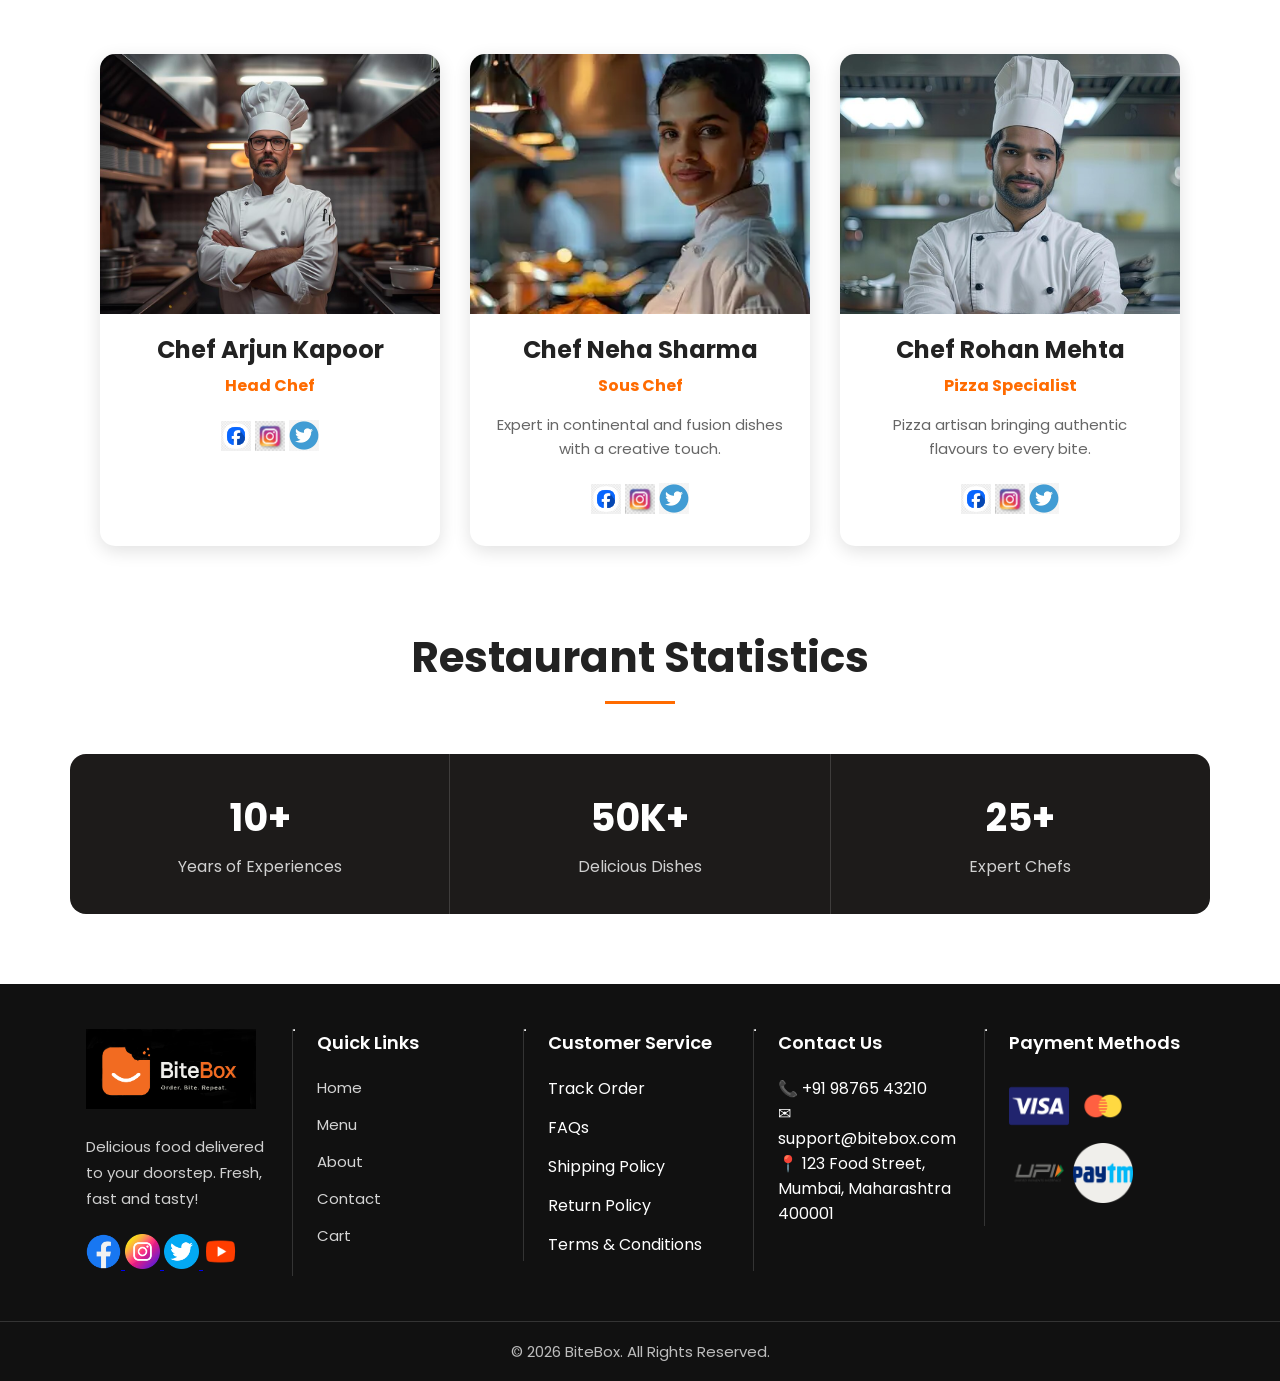
==== commit 666ca6b8: "contact page manipulation done" ====
--- a/about.html
+++ b/about.html
@@ -28,8 +28,11 @@
             <a href="menu.html" target="_blank">Menu</a> |
             <a href="about.html" target="_blank">About</a> |
             <a href="contact.html" target="_blank">Contact</a>
-            <a href="cart.html">
-                <img src="assets/icon/cart.png" alt="cart-icon" width="22" height="22">
+            <a href="cart.html" class="cart-icon">
+                <span class="cart-wrapper">
+                    <img src="assets/icon/cart.png" alt="Cart Icon" width="22" height="22">
+                    <span id="cart-count">0</span>
+                </span>
             </a>
 
              <button type="button" id="theme-toggle" class="theme-toggle">
--- a/css/about.css
+++ b/css/about.css
@@ -48,6 +48,27 @@
     display:block;
     width:22px;
     height:22px;
+}
+
+.cart-wrapper {
+    position: relative;
+    display: inline-flex;
+}
+
+#cart-count {
+    position: absolute;
+    top: -8px;
+    right: -10px;
+    width: 18px;
+    height: 18px;
+    background: #ff3b30;
+    color: #ffffff;
+    border-radius: 50%;
+    font-size: 11px;
+    font-weight: 600;
+    display: flex;
+    align-items: center;
+    justify-content: center;
 }
 
 header nav a:hover{
--- a/css/dark-mode.css
+++ b/css/dark-mode.css
@@ -66,13 +66,14 @@
 
 
 
+
 /* =========================================================
    NIGHT MODE - WHOLE PAGE
    ========================================================= */
 
 
 body.dark-theme {
-    background: #121212;
+    background: #000000;
     color: #ffffff;
 }
 
@@ -301,9 +302,12 @@
     color: #ffffff !important;
 }
 
+body.dark-theme .mv-container{
+    background-color: #000000 !important;
+}
 
 body.dark-theme #mission-vision article {
-    background: #1e1e1e !important;
+    background: #000000 !important;
     border-color: #3a3a3a !important;
 }
 
@@ -317,7 +321,9 @@
     color: #cccccc !important;
 }
 
-
+body.dark-theme .mv-icon{
+    background-color: #2a211f !important;
+}
 body.dark-theme #mission-vision article img {
     background: #2a211f !important;
 }
@@ -501,7 +507,7 @@
 
 
 body.dark-theme #cart-details {
-    background: #121212 !important;
+    background: #000000 !important;
 }
 
 
@@ -511,13 +517,13 @@
 
 
 body.dark-theme #shopping-cart {
-    background: #1e1e1e !important;
+    background: #181818 !important;
     border-color: #333333 !important;
 }
 
 
 body.dark-theme #shopping-cart thead {
-    background: #2a211c !important;
+    background: #be490b !important;
 }
 
 
@@ -527,7 +533,8 @@
 
 
 body.dark-theme #shopping-cart td {
-    border-top-color: #333333 !important;
+    border-top-color: #fef6f6 !important;
+    color: #ffffff;
 }
 
 
@@ -537,7 +544,7 @@
 
 
 body.dark-theme .cart-item p {
-    color: #bbbbbb !important;
+    color: #e3dddd !important;
 }
 
 
@@ -547,14 +554,16 @@
 
 
 body.dark-theme .quantity-box {
-    background: #1e1e1e !important;
-    border-color: #444444 !important;
+    background: #e00404 !important;
+    border-color: #2b2929 !important;
 }
 
 
 body.dark-theme .quantity-box button {
-    background: #1e1e1e !important;
-    color: #ffffff !important;
+    background: #fa0000fe !important;
+    color: #ffffff !important;
+    border: none;
+    padding: 2px;
 }
 
 
@@ -569,7 +578,7 @@
 
 
 body.dark-theme #shopping-cart tbody tr:hover {
-    background: #252525 !important;
+    background: #2f2e2e !important;
 }
 
 
@@ -606,13 +615,20 @@
 
 
 body.dark-theme #cart-actions a {
-    background: #1e1e1e !important;
-    color: #ffffff !important;
-    border-color: #444444 !important;
+    background: #ffffff !important;
+    color: #000000 !important;
+    border-color: #f6f3f3 !important;
+    font-weight: bold !important;
 }
 
 
 .theme-loading .theme-icon,
 .theme-loading .theme-text {
     transition: none !important;
+}
+
+body.dark-theme #cart-actions button{
+    background-color: white !important;
+    color: rgb(11, 8, 8) !important;
+    font-weight: bold !important;
 }
